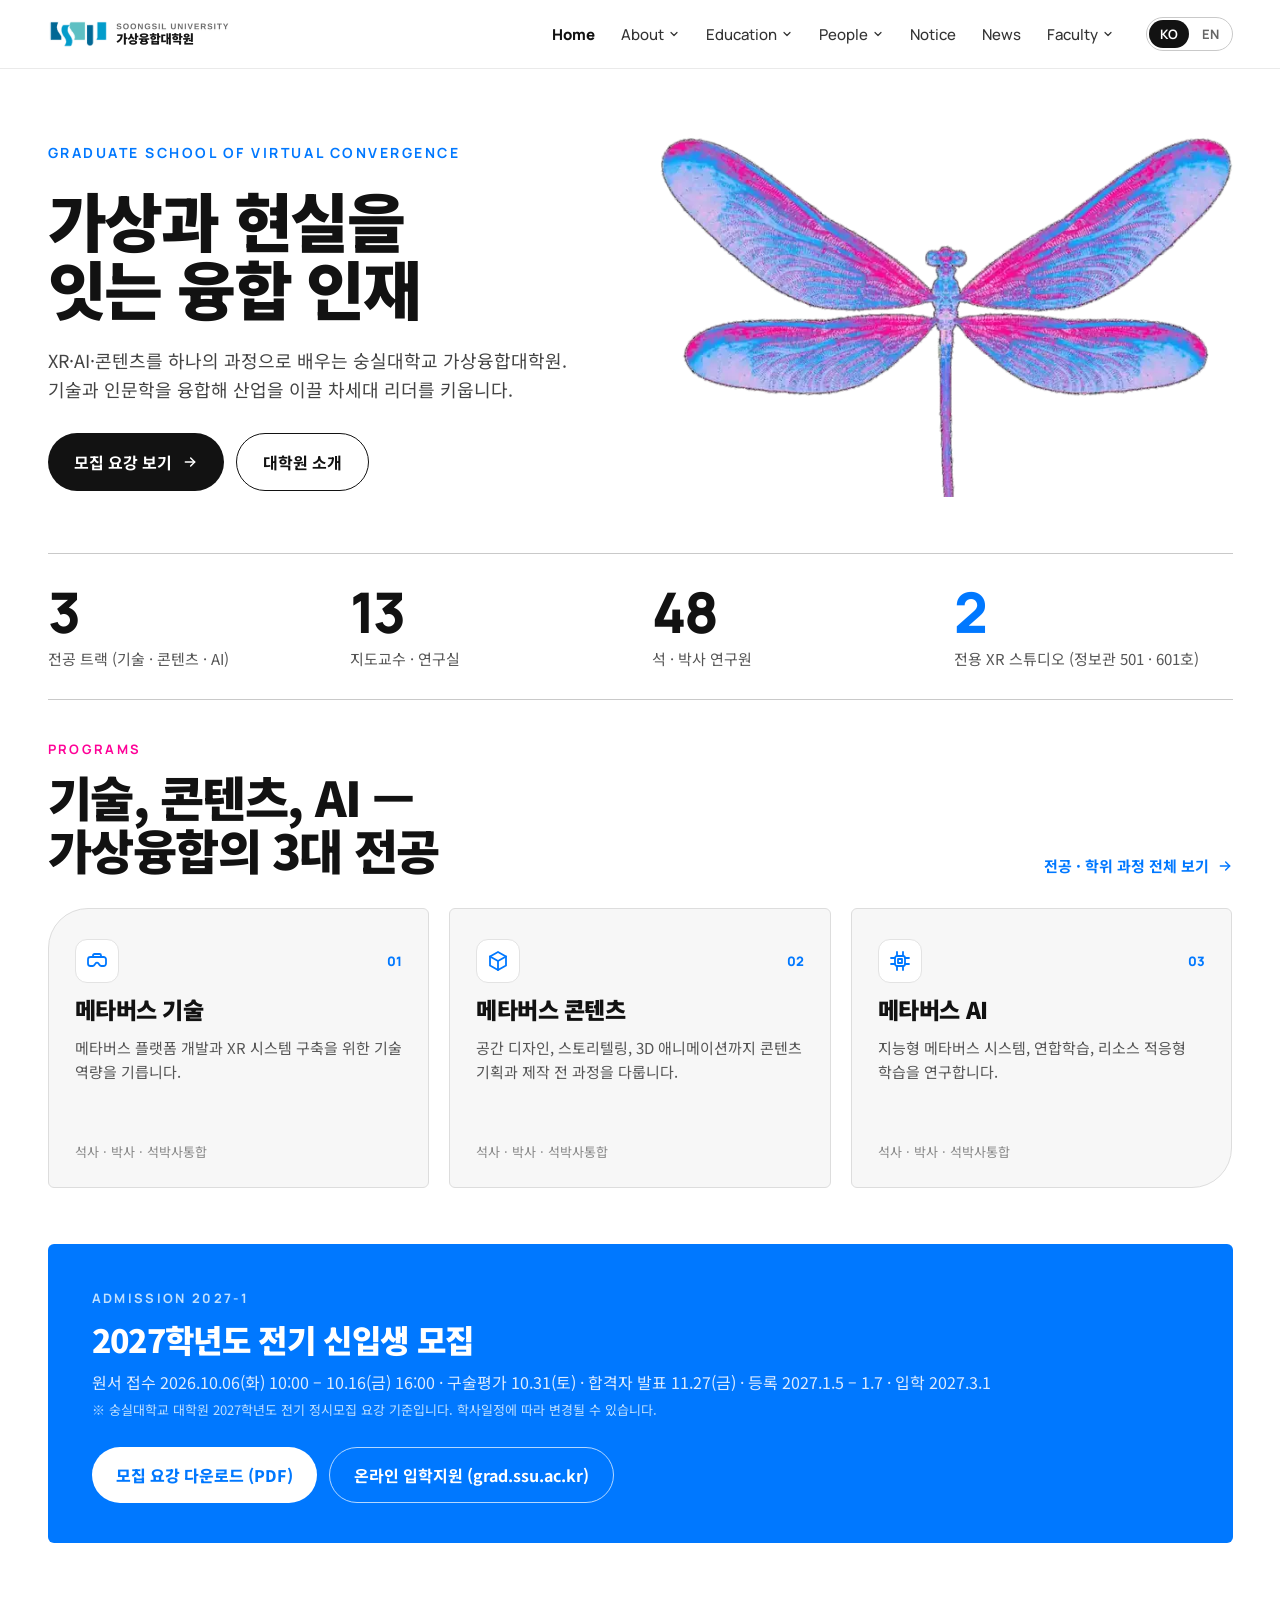
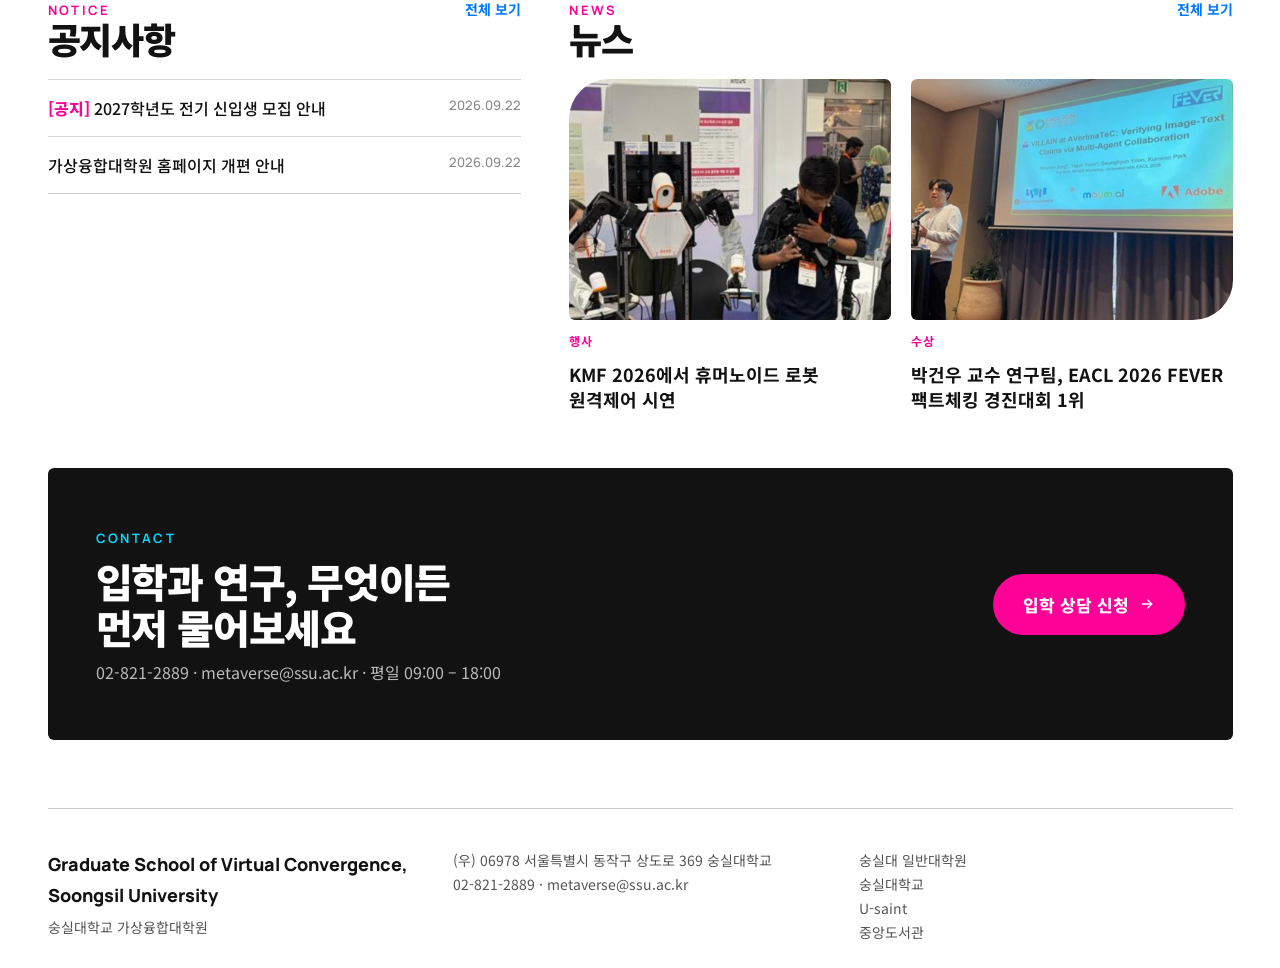
==== index.html @ 058a178b "팝업 배너를 캔버스 코드 + 등장 애니메이션으로 교체" ====
<!doctype html>
<html lang="ko">
<head>
<meta charset="utf-8">
<meta name="viewport" content="width=device-width,initial-scale=1">
<title>숭실대학교 가상융합대학원 | Graduate School of Virtual Convergence</title>
<meta name="description" content="숭실대학교 가상융합대학원 — XR·AI·콘텐츠를 잇는 융합 대학원">
<link rel="icon" href="assets/favicon.ico">
<link rel="apple-touch-icon" href="assets/favicon.png">
<link rel="preconnect" href="https://fonts.googleapis.com"><link rel="preconnect" href="https://fonts.gstatic.com" crossorigin>
<link rel="stylesheet" href="https://fonts.googleapis.com/css2?family=Manrope:wght@500;700;800&family=Noto+Sans+KR:wght@400;500;700;900&display=swap">
<link rel="stylesheet" href="assets/site.css">
<style>.s-hero .hero{display:flex;flex-direction:column;gap:24px;max-width:640px}.s-hero .badge{border:1px solid #FE0197;color:#FE0197;font-size:13px;padding:8px 14px}.s-hero .badge i{width:8px;height:8px;border-radius:50%;background:#FE0197;display:inline-block}.s-hero .kicker{font-size:14px;letter-spacing:.18em;color:#0078FF;font-weight:700}.s-hero h1{font-size:clamp(48px,9.5vw,64px);letter-spacing:-.035em;font-weight:900;line-height:1.06}.s-hero .lead{font-size:18px;line-height:1.6;color:#444;max-width:520px}.s-hero .btns{display:flex;flex-wrap:wrap;gap:12px;margin-top:6px}.s-hero .btn{padding:16px 26px;font-size:16px}.s-hero .b1{background:#121212;color:#fff}.s-hero .b2{border:1.5px solid #121212;color:#121212}.s-hero .hgrid{display:grid;grid-template-columns:minmax(0,1fr) minmax(0,1fr);gap:40px;align-items:center;padding:40px 0 16px}.s-hero .himg img{width:100%;height:auto}.s-hero .btn{display:inline-flex}@media(max-width:860px){.s-hero .hgrid{grid-template-columns:1fr;gap:8px;padding-top:16px}.s-hero .himg{order:-1;max-width:460px;margin:0 auto}}.s-stats .stats{display:grid;grid-template-columns:repeat(4,minmax(0,1fr));gap:24px;padding:30px 0;border-top:1px solid #C9C9C9;border-bottom:1px solid #C9C9C9}.s-stats .n{font-size:clamp(40px,5vw,56px);font-weight:800;letter-spacing:-.03em;line-height:1}.s-stats .l{font-size:15px;color:#555;margin-top:8px;display:block;line-height:1.4}html[lang=en] .s-stats .l{font-size:14px;line-height:1.35}@media(max-width:640px){.s-stats .stats{grid-template-columns:repeat(2,1fr)}}.s-programs .head{display:flex;justify-content:space-between;align-items:flex-end;gap:24px;flex-wrap:wrap;margin-bottom:32px}.s-programs h2{font-size:clamp(30px,4vw,48px);letter-spacing:-.03em;font-weight:900;margin-top:12px}.s-programs .more{font-size:15px;font-weight:700;color:#0078FF;display:inline-flex;align-items:center;gap:8px}.s-programs .grid{display:grid;grid-template-columns:repeat(3,minmax(0,1fr));gap:20px}.s-programs .card{background:#F7F7F7;border:1px solid #DDD;padding:30px 26px 26px;min-height:280px;display:flex;flex-direction:column;gap:14px;transition:transform .2s}.s-programs .card:hover{transform:translateY(-4px)}.s-programs .top{display:flex;justify-content:space-between;align-items:center}.s-programs .ico{width:44px;height:44px;border-radius:12px;background:#fff;border:1px solid #E3E3E3;display:inline-flex;align-items:center;justify-content:center}.s-programs .ico svg{width:24px;height:24px}.s-programs .num{font-size:13px;color:#0078FF;font-weight:800}.s-programs h3{font-size:23px;font-weight:900;letter-spacing:-.02em}.s-programs .card p{font-size:15px;line-height:1.6;color:#555}.s-programs .deg{margin-top:auto;font-size:13px;color:#888}@media(max-width:760px){.s-programs .grid{grid-template-columns:1fr}.s-programs .card{min-height:0}}.s-adm .band{background:#0078FF;color:#fff;border-radius:6px;padding:40px 44px;display:flex;align-items:center;justify-content:space-between;gap:28px;flex-wrap:wrap}.s-adm .k{font-size:13px;letter-spacing:.18em;font-weight:700;color:#BFE0FF}.s-adm .h{font-size:clamp(24px,3vw,32px);font-weight:900;letter-spacing:-.02em;display:block;margin:8px 0}.s-adm .d{font-size:16px;color:#DCEBFF;display:block}.s-adm .note{display:block;font-size:13px;color:#BFE0FF;margin-top:6px}.s-adm .btns{display:flex;gap:12px;flex-wrap:wrap}.s-adm .btn{padding:15px 24px;font-size:16px}.s-adm .b1{background:#fff;color:#0078FF;font-weight:800}.s-adm .b2{border:1.5px solid rgba(255,255,255,.7);color:#fff}.s-adm .disabled{opacity:.6;pointer-events:none}.s-nn .wrap{display:grid;grid-template-columns:minmax(0,5fr) minmax(0,7fr);gap:48px}.s-nn .head{display:flex;justify-content:space-between;align-items:baseline;margin-bottom:20px}.s-nn h2{font-size:clamp(26px,3vw,36px);letter-spacing:-.03em;font-weight:900}.s-nn .more{font-size:14px;font-weight:700;color:#0078FF}.s-nn .row{display:flex;justify-content:space-between;gap:16px;padding:16px 0;border-top:1px solid #D6D6D6;font-size:16px;font-weight:500}.s-nn .row:last-child{border-bottom:1px solid #C9C9C9}.s-nn .row:hover{color:#0078FF}.s-nn .date{font-size:13px;color:#888;white-space:nowrap}.s-nn .cards{display:grid;grid-template-columns:repeat(2,minmax(0,1fr));gap:20px}.s-nn .card{display:flex;flex-direction:column;gap:12px}.s-nn .ph{aspect-ratio:4/3;border-radius:6px;display:flex;align-items:flex-end;padding:14px;font-size:12px;letter-spacing:.1em;background-size:cover;background-position:center}.s-nn .ph.a{background-color:#0078FF;color:#BFE0FF;border-radius:40px 6px 6px 6px}.s-nn .ph.b{background-color:#FC7CB0;color:#7A1F4B;border-radius:6px 6px 40px 6px}.s-nn .cat{font-size:12px;font-weight:700;color:#FE0197;letter-spacing:.1em}.s-nn .ttl{font-size:18px;font-weight:700;line-height:1.4}@media(max-width:820px){.s-nn .wrap{grid-template-columns:1fr;gap:40px}}.s-nn .empty{color:#999;font-size:14px;padding:16px 0;border-top:1px solid #D6D6D6}.s-nn .cards .empty{grid-column:1/-1}.s-nn .ph{background-color:#EEE}.s-fac .head{display:flex;justify-content:space-between;align-items:flex-end;gap:24px;flex-wrap:wrap;margin-bottom:30px}.s-fac h2{font-size:clamp(28px,3.5vw,44px);letter-spacing:-.03em;font-weight:900;margin-top:12px}.s-fac .more{font-size:15px;font-weight:700;color:#0078FF}.s-fac .grid{display:grid;grid-template-columns:repeat(7,minmax(0,1fr));gap:18px}.s-fac .f{display:flex;flex-direction:column;gap:8px}.s-fac .ph{aspect-ratio:1/1;background:#D9D9D9;border-radius:6px;background-size:cover;background-position:center}.s-fac .nm{font-size:15px;font-weight:700;margin-top:4px}.s-fac .lab{font-size:12px;color:#0078FF;font-weight:700;letter-spacing:.02em}.s-fac a.f:hover .lab{text-decoration:underline}.s-fac div.f .lab{color:#999;font-weight:500}@media(max-width:900px){.s-fac .grid{grid-template-columns:repeat(4,1fr)}}@media(max-width:520px){.s-fac .grid{grid-template-columns:repeat(3,1fr)}}.s-contact .cta{background:#121212;color:#fff;border-radius:6px;padding:56px 48px;display:flex;align-items:center;justify-content:space-between;gap:32px;flex-wrap:wrap}.s-contact .k{font-size:13px;letter-spacing:.18em;color:#00D9FA;font-weight:700}.s-contact .h{font-size:clamp(28px,3.5vw,40px);font-weight:900;letter-spacing:-.03em;line-height:1.15;display:block;margin:10px 0}.s-contact .d{font-size:16px;color:#BBB}.s-contact .btn{background:#FE0197;color:#fff;font-size:17px;font-weight:800;padding:18px 30px;white-space:nowrap}.s-foot .ft{border-top:1px solid #C9C9C9;padding:40px 0 24px;display:grid;grid-template-columns:repeat(3,minmax(0,1fr));gap:32px;font-size:14px;color:#555;line-height:1.7}.s-foot .brand{font-size:18px;font-weight:800;color:#121212;display:block;margin-bottom:6px}.s-foot .links{display:flex;flex-direction:column}.s-foot .links a:hover{color:#0078FF}@media(max-width:760px){.s-foot .ft{grid-template-columns:1fr;gap:20px}}</style>
</head>
<body>
<a class="skip" href="#main" style="position:absolute;left:-9999px">본문 바로가기</a>
<header class="hd"><div class="container">
<a class="logo" href="index.html" aria-label="숭실대학교 가상융합대학원 홈"><img src="assets/logo.png" alt="Soongsil University 가상융합대학원" width="186" height="30"></a>
<ul class="nav" id="nav"><li class="on"><a href="index.html"><span data-ko="Home" data-en="Home">Home</span></a></li><li><a href="about.html" aria-haspopup="true"><span data-ko="About" data-en="About">About</span><svg class="caret" viewBox="0 0 24 24" fill="none" stroke="currentColor" stroke-width="2.4" stroke-linecap="round" stroke-linejoin="round"><path d="M6 9l6 6 6-6"/></svg></a><div class="dd"><a href="about.html"><span data-ko="학과 소개" data-en="About">학과 소개</span></a><a href="research.html"><span data-ko="연구 분야" data-en="Research Areas">연구 분야</span></a><a href="majors.html"><span data-ko="전공/학위 과정" data-en="Majors &amp; Degrees">전공/학위 과정</span></a></div></li><li><a href="education.html" aria-haspopup="true"><span data-ko="Education" data-en="Education">Education</span><svg class="caret" viewBox="0 0 24 24" fill="none" stroke="currentColor" stroke-width="2.4" stroke-linecap="round" stroke-linejoin="round"><path d="M6 9l6 6 6-6"/></svg></a><div class="dd"><a href="education.html"><span data-ko="입학 안내" data-en="Admissions">입학 안내</span></a><a href="curriculum.html"><span data-ko="커리큘럼" data-en="Curriculum">커리큘럼</span></a></div></li><li><a href="people.html" aria-haspopup="true"><span data-ko="People" data-en="People">People</span><svg class="caret" viewBox="0 0 24 24" fill="none" stroke="currentColor" stroke-width="2.4" stroke-linecap="round" stroke-linejoin="round"><path d="M6 9l6 6 6-6"/></svg></a><div class="dd"><a href="people.html"><span data-ko="교수진" data-en="Faculty">교수진</span></a><a href="researchers.html"><span data-ko="연구원" data-en="Researchers">연구원</span></a></div></li><li><a href="notice.html"><span data-ko="Notice" data-en="Notice">Notice</span></a></li><li><a href="news.html"><span data-ko="News" data-en="News">News</span></a></li><li><a href="facilities.html" aria-haspopup="true"><span data-ko="Faculty" data-en="Faculty">Faculty</span><svg class="caret" viewBox="0 0 24 24" fill="none" stroke="currentColor" stroke-width="2.4" stroke-linecap="round" stroke-linejoin="round"><path d="M6 9l6 6 6-6"/></svg></a><div class="dd"><a href="facilities.html"><span data-ko="시설 · 공간" data-en="Facilities">시설 · 공간</span></a><a href="equipment.html"><span data-ko="장비" data-en="Equipment">장비</span></a></div></li></ul>
<div class="tg en" role="group" aria-label="Language"><button data-lang="ko" onclick="ssuSetLang('ko')">KO</button><button data-lang="en" onclick="ssuSetLang('en')">EN</button></div>
<button class="burger" aria-label="메뉴" aria-controls="nav" aria-expanded="false"><span></span></button>
</div></header>

<main id="main">
<section class="blk s-hero"><div class="container"><div class="hgrid"><div class="hero">
<div class="kicker en">GRADUATE SCHOOL OF VIRTUAL CONVERGENCE</div>
<h1 data-ko="가상과 현실을&lt;br&gt;잇는 융합 인재" data-en="Where the virtual&lt;br&gt;meets the real">가상과 현실을<br>잇는 융합 인재</h1>
<p class="lead" data-ko="XR·AI·콘텐츠를 하나의 과정으로 배우는 숭실대학교 가상융합대학원. 기술과 인문학을 융합해 산업을 이끌 차세대 리더를 키웁니다." data-en="One program spanning XR, AI and content at Soongsil University. We bring technology and the humanities together to grow the leaders of the next industry.">XR·AI·콘텐츠를 하나의 과정으로 배우는 숭실대학교 가상융합대학원. 기술과 인문학을 융합해 산업을 이끌 차세대 리더를 키웁니다.</p>
<div class="btns"><a class="pill btn b1" data-setting="모집요강PDF" href="#" target="_blank" rel="noopener"><span data-ko="모집 요강 보기" data-en="Admission Guide">모집 요강 보기</span><svg class="arrow" viewBox="0 0 24 24" fill="none" stroke="currentColor" stroke-width="2.2" stroke-linecap="round" stroke-linejoin="round"><path d="M5 12h14"/><path d="M13 6l6 6-6 6"/></svg></a><a class="pill btn b2" href="about.html"><span data-ko="대학원 소개" data-en="About the School">대학원 소개</span></a></div>
</div>
<!-- 모집요강 PDF 링크는 게시글 시트의 setting 행에서 자동으로 읽어옵니다 --><div class="himg"><img src="assets/hero-dragonfly.webp" alt="" width="640" height="403" fetchpriority="high"></div></div></div></section><section class="blk s-stats tight"><div class="container"><div class="stats">
<div><span class="n en">3</span><span class="l" data-ko="전공 트랙 (기술 · 콘텐츠 · AI)" data-en="Major tracks (Tech · Content · AI)">전공 트랙 (기술 · 콘텐츠 · AI)</span></div>
<div><span class="n en">13</span><span class="l" data-ko="지도교수 · 연구실" data-en="Faculty advisors &amp; labs">지도교수 · 연구실</span></div>
<div><span class="n en">48</span><span class="l" data-ko="석 · 박사 연구원" data-en="Master&#x27;s &amp; PhD researchers">석 · 박사 연구원</span></div>
<div><span class="n en" style="color:#0078FF">2</span><span class="l" data-ko="전용 XR 스튜디오 (정보관 501 · 601호)" data-en="Dedicated XR studios (IT Bldg. 501 · 601)">전용 XR 스튜디오 (정보관 501 · 601호)</span></div>
</div></div></section><section class="blk s-programs"><div class="container"><div class="head"><div><div class="eyebrow en">PROGRAMS</div><h2 data-ko="기술, 콘텐츠, AI —&lt;br&gt;가상융합의 3대 전공" data-en="Technology, Content, AI —&lt;br&gt;three majors in virtual convergence">기술, 콘텐츠, AI —<br>가상융합의 3대 전공</h2></div>
<a class="more" href="majors.html"><span data-ko="전공 · 학위 과정 전체 보기" data-en="See all majors &amp; degree programs">전공 · 학위 과정 전체 보기</span><svg class="arrow" viewBox="0 0 24 24" fill="none" stroke="currentColor" stroke-width="2.2" stroke-linecap="round" stroke-linejoin="round"><path d="M5 12h14"/><path d="M13 6l6 6-6 6"/></svg></a></div>
<div class="grid"><a class="card" href="majors.html#majors" style="border-radius:40px 6px 6px 6px;background:#F7F7F7;border-color:#DDD"><div class="top"><span class="ico" style="color:#0078FF"><svg viewBox="0 0 24 24" fill="none" stroke="currentColor" stroke-width="1.8" stroke-linecap="round" stroke-linejoin="round"><path d="M3 10.5A2.5 2.5 0 0 1 5.5 8h13a2.5 2.5 0 0 1 2.5 2.5v4a2.5 2.5 0 0 1-2.5 2.5h-2.2a2 2 0 0 1-1.7-.9l-1.1-1.7a1.8 1.8 0 0 0-3 0l-1.1 1.7a2 2 0 0 1-1.7.9H5.5A2.5 2.5 0 0 1 3 14.5z"/><path d="M8 8V6.5A1.5 1.5 0 0 1 9.5 5h5A1.5 1.5 0 0 1 16 6.5V8"/></svg></span><span class="num en" style="color:#0078FF">01</span></div><h3 data-ko="메타버스 기술" data-en="Metaverse Technology">메타버스 기술</h3><p data-ko="메타버스 플랫폼 개발과 XR 시스템 구축을 위한 기술 역량을 기릅니다." data-en="Build the engineering skills to develop metaverse platforms and XR systems.">메타버스 플랫폼 개발과 XR 시스템 구축을 위한 기술 역량을 기릅니다.</p><span class="deg" data-ko="석사 · 박사 · 석박사통합" data-en="MS · PhD · Integrated MS/PhD">석사 · 박사 · 석박사통합</span></a><a class="card" href="majors.html#majors" style="border-radius:6px;background:#F7F7F7;border-color:#DDD"><div class="top"><span class="ico" style="color:#0078FF"><svg viewBox="0 0 24 24" fill="none" stroke="currentColor" stroke-width="1.8" stroke-linecap="round" stroke-linejoin="round"><path d="M12 3l8 4.5v9L12 21l-8-4.5v-9z"/><path d="M12 12l8-4.5M12 12v9M12 12L4 7.5"/></svg></span><span class="num en" style="color:#0078FF">02</span></div><h3 data-ko="메타버스 콘텐츠" data-en="Metaverse Content">메타버스 콘텐츠</h3><p data-ko="공간 디자인, 스토리텔링, 3D 애니메이션까지 콘텐츠 기획과 제작 전 과정을 다룹니다." data-en="From spatial design and storytelling to 3D animation — the full pipeline of content planning and production.">공간 디자인, 스토리텔링, 3D 애니메이션까지 콘텐츠 기획과 제작 전 과정을 다룹니다.</p><span class="deg" data-ko="석사 · 박사 · 석박사통합" data-en="MS · PhD · Integrated MS/PhD">석사 · 박사 · 석박사통합</span></a><a class="card" href="majors.html#majors" style="border-radius:6px 6px 40px 6px;background:#F7F7F7;border-color:#DDD"><div class="top"><span class="ico" style="color:#0078FF"><svg viewBox="0 0 24 24" fill="none" stroke="currentColor" stroke-width="1.8" stroke-linecap="round" stroke-linejoin="round"><rect x="7" y="7" width="10" height="10" rx="2"/><path d="M10 10h4v4h-4z"/><path d="M9 3v4M15 3v4M9 17v4M15 17v4M3 9h4M3 15h4M17 9h4M17 15h4"/></svg></span><span class="num en" style="color:#0078FF">03</span></div><h3 data-ko="메타버스 AI" data-en="Metaverse AI">메타버스 AI</h3><p data-ko="지능형 메타버스 시스템, 연합학습, 리소스 적응형 학습을 연구합니다." data-en="Research on intelligent metaverse systems, federated learning and resource-adaptive learning.">지능형 메타버스 시스템, 연합학습, 리소스 적응형 학습을 연구합니다.</p><span class="deg" data-ko="석사 · 박사 · 석박사통합" data-en="MS · PhD · Integrated MS/PhD">석사 · 박사 · 석박사통합</span></a></div></div></section><section class="blk s-adm"><div class="container"><div class="band"><div><span class="k en">ADMISSION 2027-1</span><span class="h" data-ko="2027학년도 전기 신입생 모집" data-en="Spring 2027 New Student Admissions">2027학년도 전기 신입생 모집</span><span class="d" data-ko="원서 접수 2026.10.06(화) 10:00 – 10.16(금) 16:00 · 구술평가 10.31(토) · 합격자 발표 11.27(금) · 등록 2027.1.5 – 1.7 · 입학 2027.3.1" data-en="Applications Oct 6 (Tue) 10:00 – Oct 16 (Fri) 16:00, 2026 · Oral exam Oct 31 (Sat) · Results Nov 27 (Fri) · Registration Jan 5–7, 2027 · Enrollment Mar 1, 2027">원서 접수 2026.10.06(화) 10:00 – 10.16(금) 16:00 · 구술평가 10.31(토) · 합격자 발표 11.27(금) · 등록 2027.1.5 – 1.7 · 입학 2027.3.1</span><span class="note" data-ko="※ 숭실대학교 대학원 2027학년도 전기 정시모집 요강 기준입니다. 학사일정에 따라 변경될 수 있습니다." data-en="※ Dates follow the official Soongsil Graduate School admission guide for Spring 2027 and may change.">※ 숭실대학교 대학원 2027학년도 전기 정시모집 요강 기준입니다. 학사일정에 따라 변경될 수 있습니다.</span></div>
<div class="btns"><a class="pill btn b1 disabled" data-setting="모집요강PDF" href="#" target="_blank" rel="noopener"><span data-ko="모집 요강 다운로드 (PDF)" data-en="Download Admission Guide (PDF)">모집 요강 다운로드 (PDF)</span></a><a class="pill btn b2" href="https://grad.ssu.ac.kr" target="_blank" rel="noopener"><span data-ko="온라인 입학지원 (grad.ssu.ac.kr)" data-en="Apply Online (grad.ssu.ac.kr)">온라인 입학지원 (grad.ssu.ac.kr)</span></a></div></div>
<!-- 모집요강 PDF 링크는 게시글 시트(posts 탭)의 '구분=setting, 제목=모집요강PDF' 행의 링크 열에서 자동으로 읽어옵니다 --></div></section><section class="blk s-nn"><div class="container"><div class="wrap">
<div><div class="head"><div><div class="eyebrow en">NOTICE</div><h2 data-ko="공지사항" data-en="Notice">공지사항</h2></div><a class="more" href="notice.html"><span data-ko="전체 보기" data-en="View all">전체 보기</span></a></div>
<div class="list" id="notice-list"><p class="empty" data-ko="등록된 공지가 없습니다." data-en="No notices yet.">등록된 공지가 없습니다.</p></div></div>
<div><div class="head"><div><div class="eyebrow en">NEWS</div><h2 data-ko="뉴스" data-en="News">뉴스</h2></div><a class="more" href="news.html"><span data-ko="전체 보기" data-en="View all">전체 보기</span></a></div>
<div class="cards" id="news-cards"><p class="empty" data-ko="등록된 뉴스가 없습니다." data-en="No news yet.">등록된 뉴스가 없습니다.</p></div></div></div></div></section><section class="blk s-contact" id="contact"><div class="container"><div class="cta"><div><span class="k en">CONTACT</span><span class="h" data-ko="입학과 연구, 무엇이든&lt;br&gt;먼저 물어보세요" data-en="Admissions or research —&lt;br&gt;ask us anything first">입학과 연구, 무엇이든<br>먼저 물어보세요</span><span class="d">02-821-2889 · metaverse@ssu.ac.kr · <span data-ko="평일 09:00 – 18:00" data-en="Weekdays 09:00 – 18:00">평일 09:00 – 18:00</span></span></div>
<a class="pill btn" href="mailto:metaverse@ssu.ac.kr"><span data-ko="입학 상담 신청" data-en="Request a Consultation">입학 상담 신청</span><svg class="arrow" viewBox="0 0 24 24" fill="none" stroke="currentColor" stroke-width="2.2" stroke-linecap="round" stroke-linejoin="round"><path d="M5 12h14"/><path d="M13 6l6 6-6 6"/></svg></a></div></div></section>
</main>
<footer class="foot s-foot"><div class="container"><div class="ft">
<div><span class="brand en">Graduate School of Virtual Convergence, Soongsil University</span><span data-ko="숭실대학교 가상융합대학원" data-en="숭실대학교 가상융합대학원 · Seoul, Korea">숭실대학교 가상융합대학원</span></div>
<div><span data-ko="(우) 06978 서울특별시 동작구 상도로 369 숭실대학교" data-en="369 Sangdo-ro, Dongjak-gu, Seoul 06978, Korea · Soongsil University">(우) 06978 서울특별시 동작구 상도로 369 숭실대학교</span><br>02-821-2889 · metaverse@ssu.ac.kr</div>
<div class="links"><a href="https://grad.ssu.ac.kr" target="_blank" rel="noopener"><span data-ko="숭실대 일반대학원" data-en="Graduate School (General)">숭실대 일반대학원</span></a><a href="https://ssu.ac.kr" target="_blank" rel="noopener"><span data-ko="숭실대학교" data-en="Soongsil University">숭실대학교</span></a><a href="https://saint.ssu.ac.kr" target="_blank" rel="noopener">U-saint</a><a href="https://oasis.ssu.ac.kr" target="_blank" rel="noopener"><span data-ko="중앙도서관" data-en="Central Library">중앙도서관</span></a></div>
</div></div></footer>
<script src="assets/site.js"></script>
<script>
(function(){
 function slug(n){return n}
 window.ssuContent=fetch('data/content.json?_='+Math.floor(Date.now()/60000),{cache:'no-store'}).then(function(r){return r.json()}).catch(function(){return {settings:{},notice:[],news:[],faculty:{}}});
 window.ssuContent.then(function(c){
  var s=c.settings||{};
  document.querySelectorAll('[data-setting]').forEach(function(a){var v=s[a.getAttribute('data-setting')];if(v){a.href=v;a.classList.remove('disabled')}});
  var fac=c.faculty||{};
  document.querySelectorAll('[data-name]').forEach(function(el){
   var name=el.getAttribute('data-name');var ph=el.querySelector('.ph,.pic');if(!ph)return;
   var src=fac[name];if(!src)return;
   var im=new Image();im.onload=function(){ph.style.backgroundImage='url("'+src+'")';ph.style.backgroundSize='cover';ph.style.backgroundPosition='center top'};im.src=src});
 });
})();

(function(){
 var N_NOTICE=5,N_NEWS=2;
 function esc(s){return String(s==null?'':s).replace(/[&<>"]/g,function(c){return {'&':'&amp;','<':'&lt;','>':'&gt;','"':'&quot;'}[c]})}
 function tt(o){return (ssuLang()==='en'&&o.title_en)?o.title_en:o.title}
 var data=null;
 function render(){ if(!data)return;
  var n=(data.notice||[]).slice(0,N_NOTICE), w=(data.news||[]).slice(0,N_NEWS);
  if(n.length) document.getElementById('notice-list').innerHTML=n.map(function(o){return '<a class="row" href="notice.html?id='+encodeURIComponent(o.id)+'"><span>'+(o.pinned?'<b style="color:#FE0197;font-weight:800">'+(ssuLang()==='en'?'[Notice] ':'[공지] ')+'</b>':'')+esc(tt(o))+'</span><span class="date en">'+esc(o.date_disp)+'</span></a>'}).join('');
  if(w.length) document.getElementById('news-cards').innerHTML=w.map(function(o,i){var img=o.image?' style="background-image:url(\''+esc(o.image)+'\')"':'';return '<a class="card" href="news.html?id='+encodeURIComponent(o.id)+'"><div class="ph '+(i%2?'b':'a')+' en"'+img+'></div><span class="cat en">'+esc(o.category||'NEWS')+'</span><span class="ttl">'+esc(tt(o))+'</span></a>'}).join('');
 }
 ssuContent.then(function(c){data=c;render()});
 document.addEventListener('ssu:lang',render);
})();</script>
<!-- 홍보 팝업 (banner.html) — 기간·표시 설정은 아래 스크립트의 PROMO_END 를 수정 -->
<style>
.promo-pop{position:fixed;inset:0;z-index:9999;display:flex;align-items:center;justify-content:center;padding:16px;background:rgba(18,18,18,.55)}
.promo-pop[hidden]{display:none}
.promo-box{width:min(440px,100%,calc((100vh - 110px)*.8));background:#fff;border-radius:10px;overflow:hidden;box-shadow:0 20px 60px rgba(0,0,0,.35)}
.promo-box iframe{display:block;width:100%;aspect-ratio:1080/1350;border:0}
.promo-bar{display:flex;justify-content:space-between;background:#121212}
.promo-bar button{flex:1;min-height:46px;padding:0 18px;border:0;background:none;color:#fff;font:500 14px/1 "Noto Sans KR",sans-serif;cursor:pointer}
.promo-bar button+button{border-left:1px solid #333}
.promo-bar button:hover,.promo-bar button:focus-visible{background:#2a2a2a}
</style>
<div class="promo-pop" id="promo-pop" role="dialog" aria-modal="true" aria-label="2027학년도 전기 신입생 모집 안내" hidden>
<div class="promo-box">
<iframe id="promo-frame" title="2027학년도 전기 신입생 모집 배너"></iframe>
<div class="promo-bar"><button type="button" id="promo-today"><span data-ko="오늘 하루 보지 않기" data-en="Don't show today">오늘 하루 보지 않기</span></button><button type="button" id="promo-close"><span data-ko="닫기" data-en="Close">닫기</span> ✕</button></div>
</div>
</div>
<script>
(function(){
 var PROMO_END=new Date('2026-10-16T16:00:00+09:00'); // 원서 접수 마감 후 자동으로 숨김
 var KEY='ssuPromoHide2027', pop=document.getElementById('promo-pop');
 if(Date.now()>PROMO_END.getTime())return;
 try{var until=+localStorage.getItem(KEY);if(until&&Date.now()<until)return}catch(e){}
 function close(){pop.hidden=true;document.removeEventListener('keydown',onKey)}
 function onKey(e){if(e.key==='Escape')close()}
 document.getElementById('promo-frame').src='banner.html?v=20260928c';
 pop.hidden=false;document.addEventListener('keydown',onKey);
 pop.addEventListener('click',function(e){if(e.target===pop)close()});
 document.getElementById('promo-close').addEventListener('click',close);
 document.getElementById('promo-today').addEventListener('click',function(){
  var t=new Date();t.setHours(24,0,0,0);
  try{localStorage.setItem(KEY,String(t.getTime()))}catch(e){}
  close();
 });
 document.getElementById('promo-close').focus();
})();
</script>
</body>
</html>
---- assets/site.css ----
*{box-sizing:border-box;margin:0}
html{scroll-behavior:smooth}
body{font-family:"Noto Sans KR","Manrope","Apple SD Gothic Neo","Malgun Gothic",sans-serif;color:#121212;background:#fff;-webkit-font-smoothing:antialiased;word-break:keep-all;overflow-wrap:break-word}
html[lang=en] body{font-family:"Manrope","Noto Sans KR",sans-serif}
.en{font-family:"Manrope","Noto Sans KR",sans-serif}
h1,h2,h3{text-wrap:balance;line-height:1.1}p{text-wrap:pretty}
a{color:inherit;text-decoration:none}
img{max-width:100%;display:block}
.eyebrow{font-size:13px;letter-spacing:.18em;color:#FE0197;font-weight:700}
.pill{display:inline-flex;align-items:center;gap:10px;border-radius:999px;font-weight:700}
.arrow{width:16px;height:16px}
.container{max-width:1233px;margin:0 auto;padding-inline:24px}
.blk{padding-block:28px}
.blk.tight{padding-block:12px}
:focus-visible{outline:2px solid #0078FF;outline-offset:2px}

/* header */
.hd{position:sticky;top:0;z-index:50;background:rgba(255,255,255,.94);backdrop-filter:saturate(1.4) blur(10px);border-bottom:1px solid #EAEAEA}
.hd .container{display:flex;align-items:center;gap:20px;height:68px}
.logo img{height:30px;width:auto}
.nav{margin-left:auto;display:flex;align-items:center;gap:2px}
.nav>li{list-style:none;position:relative}
.nav>li>a{display:flex;align-items:center;gap:4px;padding:10px 12px;font-size:15px;font-weight:500;color:#333;border-radius:8px;font-family:"Manrope","Noto Sans KR",sans-serif}
.nav>li>a:hover,.nav>li.on>a{color:#121212}
.nav>li.on>a{font-weight:800}
.nav .caret{width:12px;height:12px;transition:transform .2s}
.nav .dd{position:absolute;top:100%;left:0;min-width:190px;background:#fff;border:1px solid #E5E5E5;border-radius:12px;box-shadow:0 18px 40px rgba(0,0,0,.08);padding:8px;display:none;flex-direction:column}
.nav>li:hover .dd,.nav>li:focus-within .dd{display:flex}
.nav .dd a{padding:10px 12px;border-radius:8px;font-size:14px;color:#444}
.nav .dd a:hover{background:#F4F4F4;color:#121212}
.nav .dd a.on{color:#FE0197;font-weight:700}
.tg{display:inline-flex;gap:2px;border:1px solid #C9C9C9;border-radius:999px;padding:2px;font-size:13px;flex:none}
.tg button{border:0;background:transparent;color:#666;font:inherit;font-weight:700;padding:5px 11px;border-radius:999px;cursor:pointer;font-family:"Manrope",sans-serif}
.tg button.on{background:#121212;color:#fff}
.burger{display:none;margin-left:auto;width:44px;height:44px;border:0;background:transparent;border-radius:10px;cursor:pointer;align-items:center;justify-content:center}
.burger span,.burger span:before,.burger span:after{display:block;width:22px;height:2px;background:#121212;border-radius:2px;position:relative;content:""}
.burger span:before{position:absolute;top:-7px}.burger span:after{position:absolute;top:7px}
@media(max-width:960px){
 .burger{display:inline-flex}
 .hd .tg{margin-left:0}
 .nav{position:fixed;inset:68px 0 auto 0;background:#fff;flex-direction:column;align-items:stretch;gap:0;padding:8px 16px 24px;border-bottom:1px solid #E5E5E5;max-height:calc(100vh - 68px);overflow:auto;display:none}
 .hd.open .nav{display:flex}
 .nav>li>a{padding:14px 8px;font-size:17px;border-bottom:1px solid #F0F0F0;border-radius:0}
 .nav .caret{display:none}
 .nav .dd{position:static;display:flex;border:0;box-shadow:none;padding:0 0 8px 12px;min-width:0}
 .nav .dd a{font-size:15px;padding:9px 8px}
}

/* sub navigation (tabs) */
.subnav{border-bottom:1px solid #E5E5E5;background:#FAFAFA}
.subnav .container{display:flex;gap:4px;overflow-x:auto;scrollbar-width:none}
.subnav .container::-webkit-scrollbar{display:none}
.subnav a{flex:none;display:block;font-size:15px;font-weight:500;color:#777;padding:16px 14px 13px;border-bottom:3px solid transparent;white-space:nowrap}
.subnav a:hover{color:#121212}
.subnav a.on{font-weight:800;color:#121212;border-bottom-color:#FE0197}

/* footer */
.foot{margin-top:40px}

/* mobile fixes */
main{overflow-x:clip}
@media(max-width:520px){
 .s-a2 .k .w{font-size:24px;overflow-wrap:anywhere}
 .s-p0 .stats,.s-p1 .stats{flex-wrap:wrap;gap:14px 18px}
 .s-p0 .stats div,.s-p1 .stats div{padding-right:18px}
 .s-p0 .stats b,.s-p1 .stats b{font-size:26px}
 .s-hero .kicker{font-size:12px;letter-spacing:.12em}
}
/* faculty photos */
[data-name] .ph[style*="background-image"] span,[data-name] .pic[style*="background-image"] span{display:none}
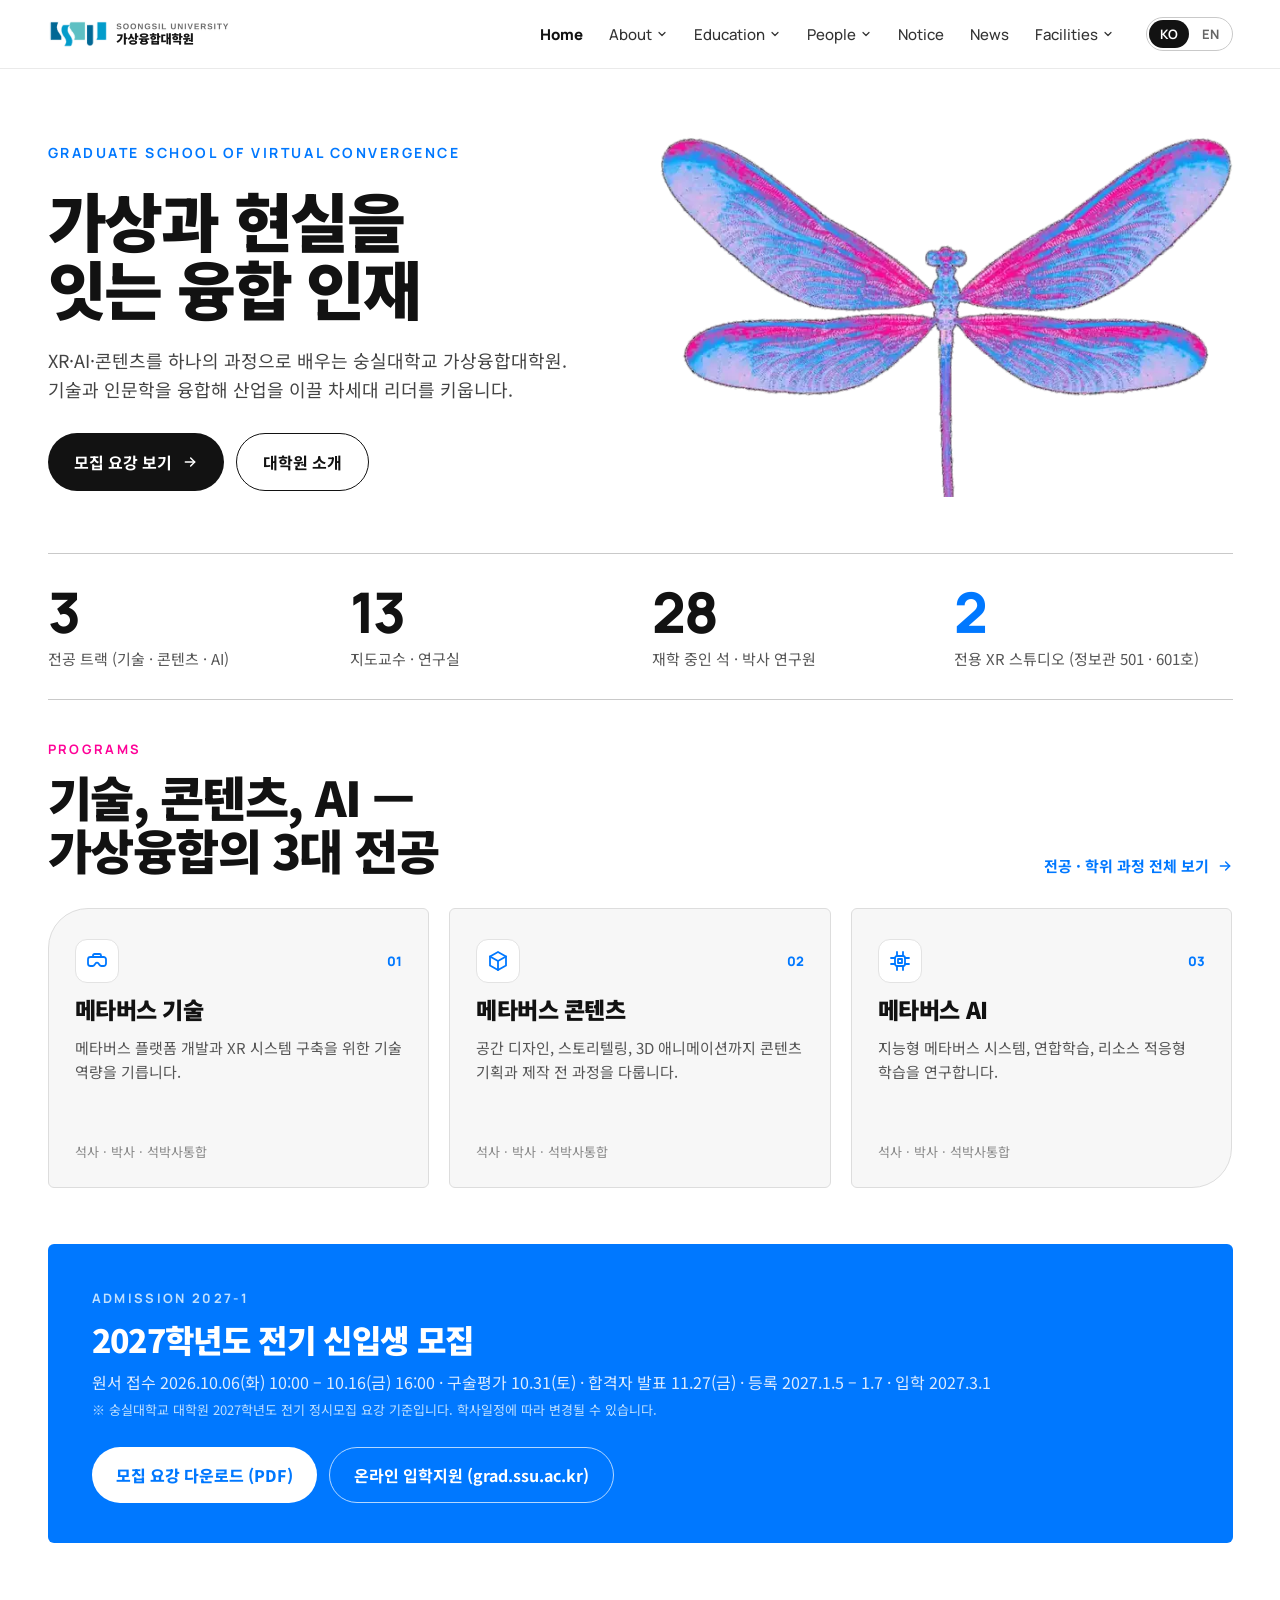
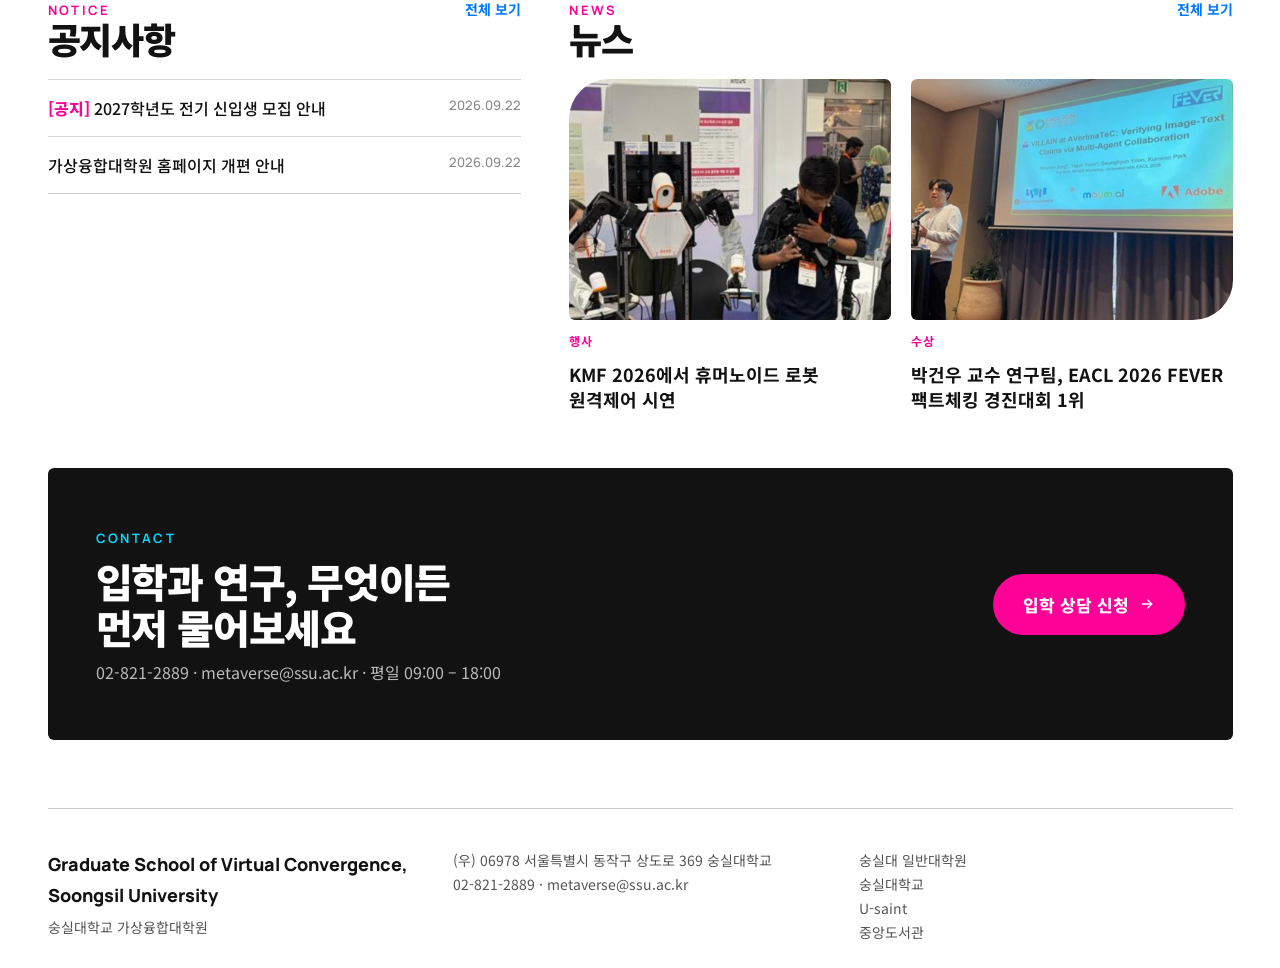
==== commit edbcd6e0: "사이트 전체 검토: 중복·메뉴 불일치 정리 - 상단 메뉴 'Faculty'(교수진 뜻) -> 'Facilities'(시설·장비), README 포함 - 학과 소개: 연구 분야 페" ====
--- a/index.html
+++ b/index.html
@@ -16,7 +16,7 @@
 <a class="skip" href="#main" style="position:absolute;left:-9999px">본문 바로가기</a>
 <header class="hd"><div class="container">
 <a class="logo" href="index.html" aria-label="숭실대학교 가상융합대학원 홈"><img src="assets/logo.png" alt="Soongsil University 가상융합대학원" width="186" height="30"></a>
-<ul class="nav" id="nav"><li class="on"><a href="index.html"><span data-ko="Home" data-en="Home">Home</span></a></li><li><a href="about.html" aria-haspopup="true"><span data-ko="About" data-en="About">About</span><svg class="caret" viewBox="0 0 24 24" fill="none" stroke="currentColor" stroke-width="2.4" stroke-linecap="round" stroke-linejoin="round"><path d="M6 9l6 6 6-6"/></svg></a><div class="dd"><a href="about.html"><span data-ko="학과 소개" data-en="About">학과 소개</span></a><a href="research.html"><span data-ko="연구 분야" data-en="Research Areas">연구 분야</span></a><a href="majors.html"><span data-ko="전공/학위 과정" data-en="Majors &amp; Degrees">전공/학위 과정</span></a></div></li><li><a href="education.html" aria-haspopup="true"><span data-ko="Education" data-en="Education">Education</span><svg class="caret" viewBox="0 0 24 24" fill="none" stroke="currentColor" stroke-width="2.4" stroke-linecap="round" stroke-linejoin="round"><path d="M6 9l6 6 6-6"/></svg></a><div class="dd"><a href="education.html"><span data-ko="입학 안내" data-en="Admissions">입학 안내</span></a><a href="curriculum.html"><span data-ko="커리큘럼" data-en="Curriculum">커리큘럼</span></a></div></li><li><a href="people.html" aria-haspopup="true"><span data-ko="People" data-en="People">People</span><svg class="caret" viewBox="0 0 24 24" fill="none" stroke="currentColor" stroke-width="2.4" stroke-linecap="round" stroke-linejoin="round"><path d="M6 9l6 6 6-6"/></svg></a><div class="dd"><a href="people.html"><span data-ko="교수진" data-en="Faculty">교수진</span></a><a href="researchers.html"><span data-ko="연구원" data-en="Researchers">연구원</span></a></div></li><li><a href="notice.html"><span data-ko="Notice" data-en="Notice">Notice</span></a></li><li><a href="news.html"><span data-ko="News" data-en="News">News</span></a></li><li><a href="facilities.html" aria-haspopup="true"><span data-ko="Faculty" data-en="Faculty">Faculty</span><svg class="caret" viewBox="0 0 24 24" fill="none" stroke="currentColor" stroke-width="2.4" stroke-linecap="round" stroke-linejoin="round"><path d="M6 9l6 6 6-6"/></svg></a><div class="dd"><a href="facilities.html"><span data-ko="시설 · 공간" data-en="Facilities">시설 · 공간</span></a><a href="equipment.html"><span data-ko="장비" data-en="Equipment">장비</span></a></div></li></ul>
+<ul class="nav" id="nav"><li class="on"><a href="index.html"><span data-ko="Home" data-en="Home">Home</span></a></li><li><a href="about.html" aria-haspopup="true"><span data-ko="About" data-en="About">About</span><svg class="caret" viewBox="0 0 24 24" fill="none" stroke="currentColor" stroke-width="2.4" stroke-linecap="round" stroke-linejoin="round"><path d="M6 9l6 6 6-6"/></svg></a><div class="dd"><a href="about.html"><span data-ko="학과 소개" data-en="About">학과 소개</span></a><a href="research.html"><span data-ko="연구 분야" data-en="Research Areas">연구 분야</span></a><a href="majors.html"><span data-ko="전공/학위 과정" data-en="Majors &amp; Degrees">전공/학위 과정</span></a></div></li><li><a href="curriculum.html" aria-haspopup="true"><span data-ko="Education" data-en="Education">Education</span><svg class="caret" viewBox="0 0 24 24" fill="none" stroke="currentColor" stroke-width="2.4" stroke-linecap="round" stroke-linejoin="round"><path d="M6 9l6 6 6-6"/></svg></a><div class="dd"><a href="curriculum.html"><span data-ko="커리큘럼" data-en="Curriculum">커리큘럼</span></a><a href="education.html"><span data-ko="입학 안내" data-en="Admissions">입학 안내</span></a></div></li><li><a href="people.html" aria-haspopup="true"><span data-ko="People" data-en="People">People</span><svg class="caret" viewBox="0 0 24 24" fill="none" stroke="currentColor" stroke-width="2.4" stroke-linecap="round" stroke-linejoin="round"><path d="M6 9l6 6 6-6"/></svg></a><div class="dd"><a href="people.html"><span data-ko="교수진" data-en="Faculty">교수진</span></a><a href="researchers.html"><span data-ko="연구원" data-en="Researchers">연구원</span></a></div></li><li><a href="notice.html"><span data-ko="Notice" data-en="Notice">Notice</span></a></li><li><a href="news.html"><span data-ko="News" data-en="News">News</span></a></li><li><a href="facilities.html" aria-haspopup="true"><span data-ko="Facilities" data-en="Facilities">Facilities</span><svg class="caret" viewBox="0 0 24 24" fill="none" stroke="currentColor" stroke-width="2.4" stroke-linecap="round" stroke-linejoin="round"><path d="M6 9l6 6 6-6"/></svg></a><div class="dd"><a href="facilities.html"><span data-ko="시설 · 공간" data-en="Facilities">시설 · 공간</span></a><a href="equipment.html"><span data-ko="장비" data-en="Equipment">장비</span></a></div></li></ul>
 <div class="tg en" role="group" aria-label="Language"><button data-lang="ko" onclick="ssuSetLang('ko')">KO</button><button data-lang="en" onclick="ssuSetLang('en')">EN</button></div>
 <button class="burger" aria-label="메뉴" aria-controls="nav" aria-expanded="false"><span></span></button>
 </div></header>
@@ -31,7 +31,7 @@
 <!-- 모집요강 PDF 링크는 게시글 시트의 setting 행에서 자동으로 읽어옵니다 --><div class="himg"><img src="assets/hero-dragonfly.webp" alt="" width="640" height="403" fetchpriority="high"></div></div></div></section><section class="blk s-stats tight"><div class="container"><div class="stats">
 <div><span class="n en">3</span><span class="l" data-ko="전공 트랙 (기술 · 콘텐츠 · AI)" data-en="Major tracks (Tech · Content · AI)">전공 트랙 (기술 · 콘텐츠 · AI)</span></div>
 <div><span class="n en">13</span><span class="l" data-ko="지도교수 · 연구실" data-en="Faculty advisors &amp; labs">지도교수 · 연구실</span></div>
-<div><span class="n en">48</span><span class="l" data-ko="석 · 박사 연구원" data-en="Master&#x27;s &amp; PhD researchers">석 · 박사 연구원</span></div>
+<div><span class="n en">28</span><span class="l" data-ko="재학 중인 석 · 박사 연구원" data-en="Enrolled master&#x27;s &amp; PhD researchers">재학 중인 석 · 박사 연구원</span></div>
 <div><span class="n en" style="color:#0078FF">2</span><span class="l" data-ko="전용 XR 스튜디오 (정보관 501 · 601호)" data-en="Dedicated XR studios (IT Bldg. 501 · 601)">전용 XR 스튜디오 (정보관 501 · 601호)</span></div>
 </div></div></section><section class="blk s-programs"><div class="container"><div class="head"><div><div class="eyebrow en">PROGRAMS</div><h2 data-ko="기술, 콘텐츠, AI —&lt;br&gt;가상융합의 3대 전공" data-en="Technology, Content, AI —&lt;br&gt;three majors in virtual convergence">기술, 콘텐츠, AI —<br>가상융합의 3대 전공</h2></div>
 <a class="more" href="majors.html"><span data-ko="전공 · 학위 과정 전체 보기" data-en="See all majors &amp; degree programs">전공 · 학위 과정 전체 보기</span><svg class="arrow" viewBox="0 0 24 24" fill="none" stroke="currentColor" stroke-width="2.2" stroke-linecap="round" stroke-linejoin="round"><path d="M5 12h14"/><path d="M13 6l6 6-6 6"/></svg></a></div>
@@ -103,7 +103,7 @@
  try{var until=+localStorage.getItem(KEY);if(until&&Date.now()<until)return}catch(e){}
  function close(){pop.hidden=true;document.removeEventListener('keydown',onKey)}
  function onKey(e){if(e.key==='Escape')close()}
- document.getElementById('promo-frame').src='banner.html?v=20260928c';
+ document.getElementById('promo-frame').src='banner.html?v=20260928e';
  pop.hidden=false;document.addEventListener('keydown',onKey);
  pop.addEventListener('click',function(e){if(e.target===pop)close()});
  document.getElementById('promo-close').addEventListener('click',close);
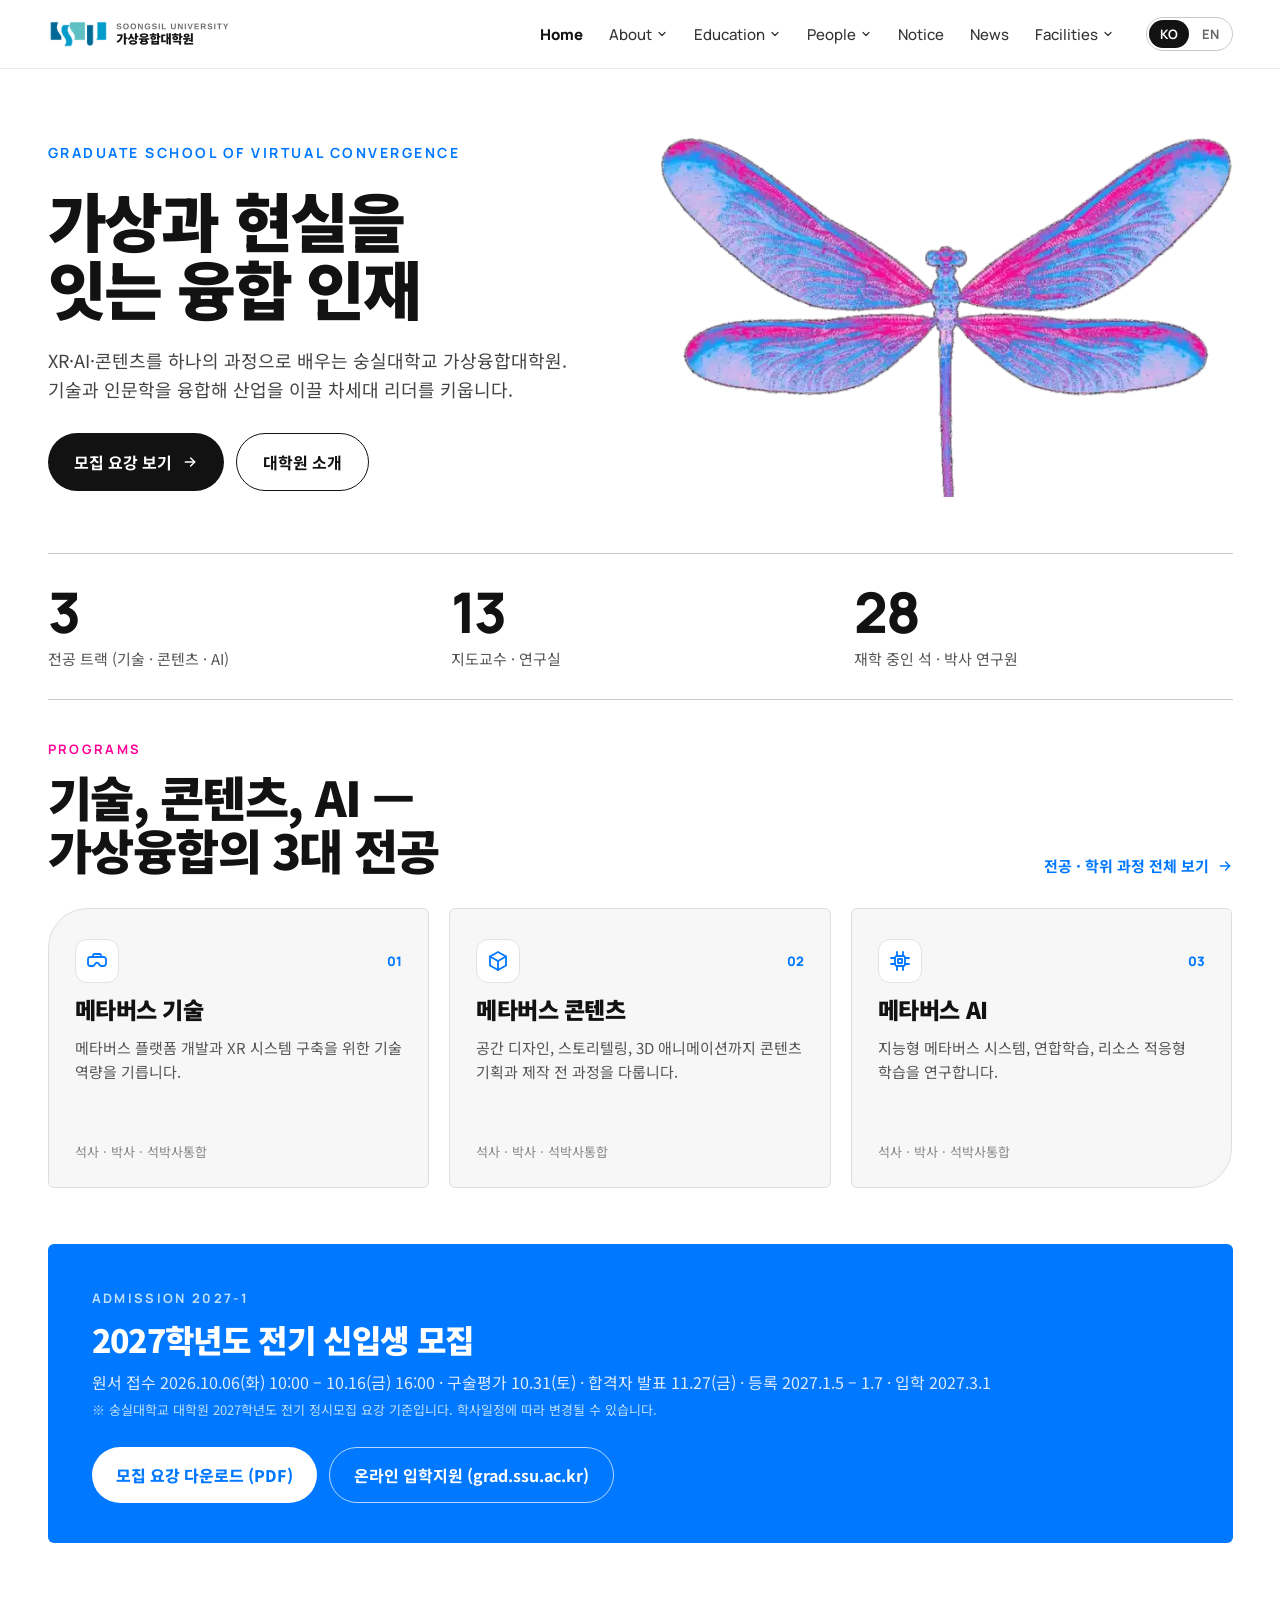
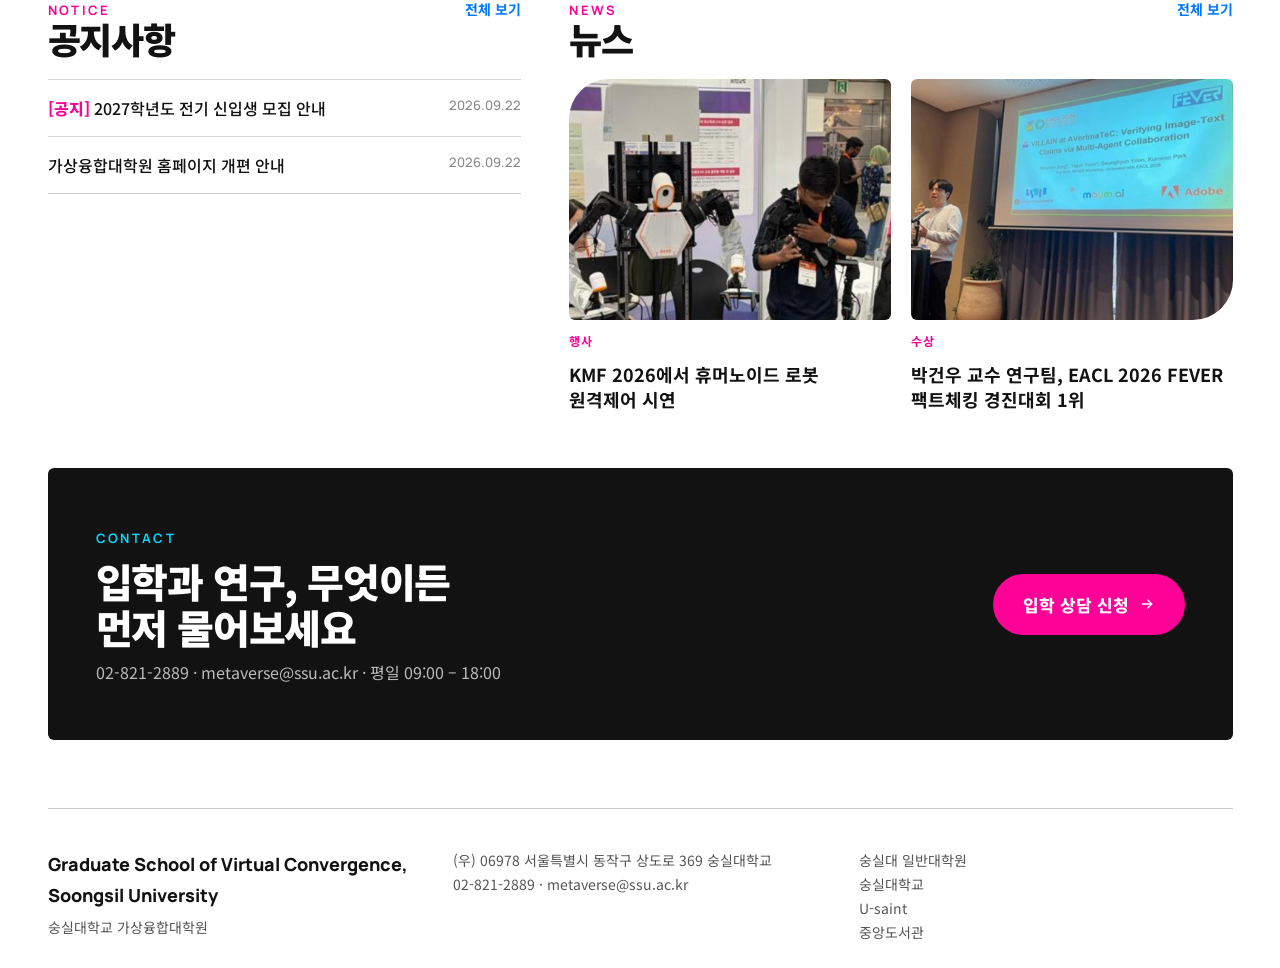
==== commit 282ed6c2: "홈: 전용 XR 스튜디오 항목 삭제, 통계 3열로 정리 Co-Authored-By: Claude Opus 5.5 <noreply@anthropic.com> Claude-Sessi" ====
--- a/index.html
+++ b/index.html
@@ -10,7 +10,7 @@
 <link rel="preconnect" href="https://fonts.googleapis.com"><link rel="preconnect" href="https://fonts.gstatic.com" crossorigin>
 <link rel="stylesheet" href="https://fonts.googleapis.com/css2?family=Manrope:wght@500;700;800&family=Noto+Sans+KR:wght@400;500;700;900&display=swap">
 <link rel="stylesheet" href="assets/site.css">
-<style>.s-hero .hero{display:flex;flex-direction:column;gap:24px;max-width:640px}.s-hero .badge{border:1px solid #FE0197;color:#FE0197;font-size:13px;padding:8px 14px}.s-hero .badge i{width:8px;height:8px;border-radius:50%;background:#FE0197;display:inline-block}.s-hero .kicker{font-size:14px;letter-spacing:.18em;color:#0078FF;font-weight:700}.s-hero h1{font-size:clamp(48px,9.5vw,64px);letter-spacing:-.035em;font-weight:900;line-height:1.06}.s-hero .lead{font-size:18px;line-height:1.6;color:#444;max-width:520px}.s-hero .btns{display:flex;flex-wrap:wrap;gap:12px;margin-top:6px}.s-hero .btn{padding:16px 26px;font-size:16px}.s-hero .b1{background:#121212;color:#fff}.s-hero .b2{border:1.5px solid #121212;color:#121212}.s-hero .hgrid{display:grid;grid-template-columns:minmax(0,1fr) minmax(0,1fr);gap:40px;align-items:center;padding:40px 0 16px}.s-hero .himg img{width:100%;height:auto}.s-hero .btn{display:inline-flex}@media(max-width:860px){.s-hero .hgrid{grid-template-columns:1fr;gap:8px;padding-top:16px}.s-hero .himg{order:-1;max-width:460px;margin:0 auto}}.s-stats .stats{display:grid;grid-template-columns:repeat(4,minmax(0,1fr));gap:24px;padding:30px 0;border-top:1px solid #C9C9C9;border-bottom:1px solid #C9C9C9}.s-stats .n{font-size:clamp(40px,5vw,56px);font-weight:800;letter-spacing:-.03em;line-height:1}.s-stats .l{font-size:15px;color:#555;margin-top:8px;display:block;line-height:1.4}html[lang=en] .s-stats .l{font-size:14px;line-height:1.35}@media(max-width:640px){.s-stats .stats{grid-template-columns:repeat(2,1fr)}}.s-programs .head{display:flex;justify-content:space-between;align-items:flex-end;gap:24px;flex-wrap:wrap;margin-bottom:32px}.s-programs h2{font-size:clamp(30px,4vw,48px);letter-spacing:-.03em;font-weight:900;margin-top:12px}.s-programs .more{font-size:15px;font-weight:700;color:#0078FF;display:inline-flex;align-items:center;gap:8px}.s-programs .grid{display:grid;grid-template-columns:repeat(3,minmax(0,1fr));gap:20px}.s-programs .card{background:#F7F7F7;border:1px solid #DDD;padding:30px 26px 26px;min-height:280px;display:flex;flex-direction:column;gap:14px;transition:transform .2s}.s-programs .card:hover{transform:translateY(-4px)}.s-programs .top{display:flex;justify-content:space-between;align-items:center}.s-programs .ico{width:44px;height:44px;border-radius:12px;background:#fff;border:1px solid #E3E3E3;display:inline-flex;align-items:center;justify-content:center}.s-programs .ico svg{width:24px;height:24px}.s-programs .num{font-size:13px;color:#0078FF;font-weight:800}.s-programs h3{font-size:23px;font-weight:900;letter-spacing:-.02em}.s-programs .card p{font-size:15px;line-height:1.6;color:#555}.s-programs .deg{margin-top:auto;font-size:13px;color:#888}@media(max-width:760px){.s-programs .grid{grid-template-columns:1fr}.s-programs .card{min-height:0}}.s-adm .band{background:#0078FF;color:#fff;border-radius:6px;padding:40px 44px;display:flex;align-items:center;justify-content:space-between;gap:28px;flex-wrap:wrap}.s-adm .k{font-size:13px;letter-spacing:.18em;font-weight:700;color:#BFE0FF}.s-adm .h{font-size:clamp(24px,3vw,32px);font-weight:900;letter-spacing:-.02em;display:block;margin:8px 0}.s-adm .d{font-size:16px;color:#DCEBFF;display:block}.s-adm .note{display:block;font-size:13px;color:#BFE0FF;margin-top:6px}.s-adm .btns{display:flex;gap:12px;flex-wrap:wrap}.s-adm .btn{padding:15px 24px;font-size:16px}.s-adm .b1{background:#fff;color:#0078FF;font-weight:800}.s-adm .b2{border:1.5px solid rgba(255,255,255,.7);color:#fff}.s-adm .disabled{opacity:.6;pointer-events:none}.s-nn .wrap{display:grid;grid-template-columns:minmax(0,5fr) minmax(0,7fr);gap:48px}.s-nn .head{display:flex;justify-content:space-between;align-items:baseline;margin-bottom:20px}.s-nn h2{font-size:clamp(26px,3vw,36px);letter-spacing:-.03em;font-weight:900}.s-nn .more{font-size:14px;font-weight:700;color:#0078FF}.s-nn .row{display:flex;justify-content:space-between;gap:16px;padding:16px 0;border-top:1px solid #D6D6D6;font-size:16px;font-weight:500}.s-nn .row:last-child{border-bottom:1px solid #C9C9C9}.s-nn .row:hover{color:#0078FF}.s-nn .date{font-size:13px;color:#888;white-space:nowrap}.s-nn .cards{display:grid;grid-template-columns:repeat(2,minmax(0,1fr));gap:20px}.s-nn .card{display:flex;flex-direction:column;gap:12px}.s-nn .ph{aspect-ratio:4/3;border-radius:6px;display:flex;align-items:flex-end;padding:14px;font-size:12px;letter-spacing:.1em;background-size:cover;background-position:center}.s-nn .ph.a{background-color:#0078FF;color:#BFE0FF;border-radius:40px 6px 6px 6px}.s-nn .ph.b{background-color:#FC7CB0;color:#7A1F4B;border-radius:6px 6px 40px 6px}.s-nn .cat{font-size:12px;font-weight:700;color:#FE0197;letter-spacing:.1em}.s-nn .ttl{font-size:18px;font-weight:700;line-height:1.4}@media(max-width:820px){.s-nn .wrap{grid-template-columns:1fr;gap:40px}}.s-nn .empty{color:#999;font-size:14px;padding:16px 0;border-top:1px solid #D6D6D6}.s-nn .cards .empty{grid-column:1/-1}.s-nn .ph{background-color:#EEE}.s-fac .head{display:flex;justify-content:space-between;align-items:flex-end;gap:24px;flex-wrap:wrap;margin-bottom:30px}.s-fac h2{font-size:clamp(28px,3.5vw,44px);letter-spacing:-.03em;font-weight:900;margin-top:12px}.s-fac .more{font-size:15px;font-weight:700;color:#0078FF}.s-fac .grid{display:grid;grid-template-columns:repeat(7,minmax(0,1fr));gap:18px}.s-fac .f{display:flex;flex-direction:column;gap:8px}.s-fac .ph{aspect-ratio:1/1;background:#D9D9D9;border-radius:6px;background-size:cover;background-position:center}.s-fac .nm{font-size:15px;font-weight:700;margin-top:4px}.s-fac .lab{font-size:12px;color:#0078FF;font-weight:700;letter-spacing:.02em}.s-fac a.f:hover .lab{text-decoration:underline}.s-fac div.f .lab{color:#999;font-weight:500}@media(max-width:900px){.s-fac .grid{grid-template-columns:repeat(4,1fr)}}@media(max-width:520px){.s-fac .grid{grid-template-columns:repeat(3,1fr)}}.s-contact .cta{background:#121212;color:#fff;border-radius:6px;padding:56px 48px;display:flex;align-items:center;justify-content:space-between;gap:32px;flex-wrap:wrap}.s-contact .k{font-size:13px;letter-spacing:.18em;color:#00D9FA;font-weight:700}.s-contact .h{font-size:clamp(28px,3.5vw,40px);font-weight:900;letter-spacing:-.03em;line-height:1.15;display:block;margin:10px 0}.s-contact .d{font-size:16px;color:#BBB}.s-contact .btn{background:#FE0197;color:#fff;font-size:17px;font-weight:800;padding:18px 30px;white-space:nowrap}.s-foot .ft{border-top:1px solid #C9C9C9;padding:40px 0 24px;display:grid;grid-template-columns:repeat(3,minmax(0,1fr));gap:32px;font-size:14px;color:#555;line-height:1.7}.s-foot .brand{font-size:18px;font-weight:800;color:#121212;display:block;margin-bottom:6px}.s-foot .links{display:flex;flex-direction:column}.s-foot .links a:hover{color:#0078FF}@media(max-width:760px){.s-foot .ft{grid-template-columns:1fr;gap:20px}}</style>
+<style>.s-hero .hero{display:flex;flex-direction:column;gap:24px;max-width:640px}.s-hero .badge{border:1px solid #FE0197;color:#FE0197;font-size:13px;padding:8px 14px}.s-hero .badge i{width:8px;height:8px;border-radius:50%;background:#FE0197;display:inline-block}.s-hero .kicker{font-size:14px;letter-spacing:.18em;color:#0078FF;font-weight:700}.s-hero h1{font-size:clamp(48px,9.5vw,64px);letter-spacing:-.035em;font-weight:900;line-height:1.06}.s-hero .lead{font-size:18px;line-height:1.6;color:#444;max-width:520px}.s-hero .btns{display:flex;flex-wrap:wrap;gap:12px;margin-top:6px}.s-hero .btn{padding:16px 26px;font-size:16px}.s-hero .b1{background:#121212;color:#fff}.s-hero .b2{border:1.5px solid #121212;color:#121212}.s-hero .hgrid{display:grid;grid-template-columns:minmax(0,1fr) minmax(0,1fr);gap:40px;align-items:center;padding:40px 0 16px}.s-hero .himg img{width:100%;height:auto}.s-hero .btn{display:inline-flex}@media(max-width:860px){.s-hero .hgrid{grid-template-columns:1fr;gap:8px;padding-top:16px}.s-hero .himg{order:-1;max-width:460px;margin:0 auto}}.s-stats .stats{display:grid;grid-template-columns:repeat(3,minmax(0,1fr));gap:24px;padding:30px 0;border-top:1px solid #C9C9C9;border-bottom:1px solid #C9C9C9}.s-stats .n{font-size:clamp(40px,5vw,56px);font-weight:800;letter-spacing:-.03em;line-height:1}.s-stats .l{font-size:15px;color:#555;margin-top:8px;display:block;line-height:1.4}html[lang=en] .s-stats .l{font-size:14px;line-height:1.35}@media(max-width:640px){.s-stats .stats{grid-template-columns:repeat(3,1fr)}}.s-programs .head{display:flex;justify-content:space-between;align-items:flex-end;gap:24px;flex-wrap:wrap;margin-bottom:32px}.s-programs h2{font-size:clamp(30px,4vw,48px);letter-spacing:-.03em;font-weight:900;margin-top:12px}.s-programs .more{font-size:15px;font-weight:700;color:#0078FF;display:inline-flex;align-items:center;gap:8px}.s-programs .grid{display:grid;grid-template-columns:repeat(3,minmax(0,1fr));gap:20px}.s-programs .card{background:#F7F7F7;border:1px solid #DDD;padding:30px 26px 26px;min-height:280px;display:flex;flex-direction:column;gap:14px;transition:transform .2s}.s-programs .card:hover{transform:translateY(-4px)}.s-programs .top{display:flex;justify-content:space-between;align-items:center}.s-programs .ico{width:44px;height:44px;border-radius:12px;background:#fff;border:1px solid #E3E3E3;display:inline-flex;align-items:center;justify-content:center}.s-programs .ico svg{width:24px;height:24px}.s-programs .num{font-size:13px;color:#0078FF;font-weight:800}.s-programs h3{font-size:23px;font-weight:900;letter-spacing:-.02em}.s-programs .card p{font-size:15px;line-height:1.6;color:#555}.s-programs .deg{margin-top:auto;font-size:13px;color:#888}@media(max-width:760px){.s-programs .grid{grid-template-columns:1fr}.s-programs .card{min-height:0}}.s-adm .band{background:#0078FF;color:#fff;border-radius:6px;padding:40px 44px;display:flex;align-items:center;justify-content:space-between;gap:28px;flex-wrap:wrap}.s-adm .k{font-size:13px;letter-spacing:.18em;font-weight:700;color:#BFE0FF}.s-adm .h{font-size:clamp(24px,3vw,32px);font-weight:900;letter-spacing:-.02em;display:block;margin:8px 0}.s-adm .d{font-size:16px;color:#DCEBFF;display:block}.s-adm .note{display:block;font-size:13px;color:#BFE0FF;margin-top:6px}.s-adm .btns{display:flex;gap:12px;flex-wrap:wrap}.s-adm .btn{padding:15px 24px;font-size:16px}.s-adm .b1{background:#fff;color:#0078FF;font-weight:800}.s-adm .b2{border:1.5px solid rgba(255,255,255,.7);color:#fff}.s-adm .disabled{opacity:.6;pointer-events:none}.s-nn .wrap{display:grid;grid-template-columns:minmax(0,5fr) minmax(0,7fr);gap:48px}.s-nn .head{display:flex;justify-content:space-between;align-items:baseline;margin-bottom:20px}.s-nn h2{font-size:clamp(26px,3vw,36px);letter-spacing:-.03em;font-weight:900}.s-nn .more{font-size:14px;font-weight:700;color:#0078FF}.s-nn .row{display:flex;justify-content:space-between;gap:16px;padding:16px 0;border-top:1px solid #D6D6D6;font-size:16px;font-weight:500}.s-nn .row:last-child{border-bottom:1px solid #C9C9C9}.s-nn .row:hover{color:#0078FF}.s-nn .date{font-size:13px;color:#888;white-space:nowrap}.s-nn .cards{display:grid;grid-template-columns:repeat(2,minmax(0,1fr));gap:20px}.s-nn .card{display:flex;flex-direction:column;gap:12px}.s-nn .ph{aspect-ratio:4/3;border-radius:6px;display:flex;align-items:flex-end;padding:14px;font-size:12px;letter-spacing:.1em;background-size:cover;background-position:center}.s-nn .ph.a{background-color:#0078FF;color:#BFE0FF;border-radius:40px 6px 6px 6px}.s-nn .ph.b{background-color:#FC7CB0;color:#7A1F4B;border-radius:6px 6px 40px 6px}.s-nn .cat{font-size:12px;font-weight:700;color:#FE0197;letter-spacing:.1em}.s-nn .ttl{font-size:18px;font-weight:700;line-height:1.4}@media(max-width:820px){.s-nn .wrap{grid-template-columns:1fr;gap:40px}}.s-nn .empty{color:#999;font-size:14px;padding:16px 0;border-top:1px solid #D6D6D6}.s-nn .cards .empty{grid-column:1/-1}.s-nn .ph{background-color:#EEE}.s-fac .head{display:flex;justify-content:space-between;align-items:flex-end;gap:24px;flex-wrap:wrap;margin-bottom:30px}.s-fac h2{font-size:clamp(28px,3.5vw,44px);letter-spacing:-.03em;font-weight:900;margin-top:12px}.s-fac .more{font-size:15px;font-weight:700;color:#0078FF}.s-fac .grid{display:grid;grid-template-columns:repeat(7,minmax(0,1fr));gap:18px}.s-fac .f{display:flex;flex-direction:column;gap:8px}.s-fac .ph{aspect-ratio:1/1;background:#D9D9D9;border-radius:6px;background-size:cover;background-position:center}.s-fac .nm{font-size:15px;font-weight:700;margin-top:4px}.s-fac .lab{font-size:12px;color:#0078FF;font-weight:700;letter-spacing:.02em}.s-fac a.f:hover .lab{text-decoration:underline}.s-fac div.f .lab{color:#999;font-weight:500}@media(max-width:900px){.s-fac .grid{grid-template-columns:repeat(4,1fr)}}@media(max-width:520px){.s-fac .grid{grid-template-columns:repeat(3,1fr)}}.s-contact .cta{background:#121212;color:#fff;border-radius:6px;padding:56px 48px;display:flex;align-items:center;justify-content:space-between;gap:32px;flex-wrap:wrap}.s-contact .k{font-size:13px;letter-spacing:.18em;color:#00D9FA;font-weight:700}.s-contact .h{font-size:clamp(28px,3.5vw,40px);font-weight:900;letter-spacing:-.03em;line-height:1.15;display:block;margin:10px 0}.s-contact .d{font-size:16px;color:#BBB}.s-contact .btn{background:#FE0197;color:#fff;font-size:17px;font-weight:800;padding:18px 30px;white-space:nowrap}.s-foot .ft{border-top:1px solid #C9C9C9;padding:40px 0 24px;display:grid;grid-template-columns:repeat(3,minmax(0,1fr));gap:32px;font-size:14px;color:#555;line-height:1.7}.s-foot .brand{font-size:18px;font-weight:800;color:#121212;display:block;margin-bottom:6px}.s-foot .links{display:flex;flex-direction:column}.s-foot .links a:hover{color:#0078FF}@media(max-width:760px){.s-foot .ft{grid-template-columns:1fr;gap:20px}}</style>
 </head>
 <body>
 <a class="skip" href="#main" style="position:absolute;left:-9999px">본문 바로가기</a>
@@ -32,7 +32,6 @@
 <div><span class="n en">3</span><span class="l" data-ko="전공 트랙 (기술 · 콘텐츠 · AI)" data-en="Major tracks (Tech · Content · AI)">전공 트랙 (기술 · 콘텐츠 · AI)</span></div>
 <div><span class="n en">13</span><span class="l" data-ko="지도교수 · 연구실" data-en="Faculty advisors &amp; labs">지도교수 · 연구실</span></div>
 <div><span class="n en">28</span><span class="l" data-ko="재학 중인 석 · 박사 연구원" data-en="Enrolled master&#x27;s &amp; PhD researchers">재학 중인 석 · 박사 연구원</span></div>
-<div><span class="n en" style="color:#0078FF">2</span><span class="l" data-ko="전용 XR 스튜디오 (정보관 501 · 601호)" data-en="Dedicated XR studios (IT Bldg. 501 · 601)">전용 XR 스튜디오 (정보관 501 · 601호)</span></div>
 </div></div></section><section class="blk s-programs"><div class="container"><div class="head"><div><div class="eyebrow en">PROGRAMS</div><h2 data-ko="기술, 콘텐츠, AI —&lt;br&gt;가상융합의 3대 전공" data-en="Technology, Content, AI —&lt;br&gt;three majors in virtual convergence">기술, 콘텐츠, AI —<br>가상융합의 3대 전공</h2></div>
 <a class="more" href="majors.html"><span data-ko="전공 · 학위 과정 전체 보기" data-en="See all majors &amp; degree programs">전공 · 학위 과정 전체 보기</span><svg class="arrow" viewBox="0 0 24 24" fill="none" stroke="currentColor" stroke-width="2.2" stroke-linecap="round" stroke-linejoin="round"><path d="M5 12h14"/><path d="M13 6l6 6-6 6"/></svg></a></div>
 <div class="grid"><a class="card" href="majors.html#majors" style="border-radius:40px 6px 6px 6px;background:#F7F7F7;border-color:#DDD"><div class="top"><span class="ico" style="color:#0078FF"><svg viewBox="0 0 24 24" fill="none" stroke="currentColor" stroke-width="1.8" stroke-linecap="round" stroke-linejoin="round"><path d="M3 10.5A2.5 2.5 0 0 1 5.5 8h13a2.5 2.5 0 0 1 2.5 2.5v4a2.5 2.5 0 0 1-2.5 2.5h-2.2a2 2 0 0 1-1.7-.9l-1.1-1.7a1.8 1.8 0 0 0-3 0l-1.1 1.7a2 2 0 0 1-1.7.9H5.5A2.5 2.5 0 0 1 3 14.5z"/><path d="M8 8V6.5A1.5 1.5 0 0 1 9.5 5h5A1.5 1.5 0 0 1 16 6.5V8"/></svg></span><span class="num en" style="color:#0078FF">01</span></div><h3 data-ko="메타버스 기술" data-en="Metaverse Technology">메타버스 기술</h3><p data-ko="메타버스 플랫폼 개발과 XR 시스템 구축을 위한 기술 역량을 기릅니다." data-en="Build the engineering skills to develop metaverse platforms and XR systems.">메타버스 플랫폼 개발과 XR 시스템 구축을 위한 기술 역량을 기릅니다.</p><span class="deg" data-ko="석사 · 박사 · 석박사통합" data-en="MS · PhD · Integrated MS/PhD">석사 · 박사 · 석박사통합</span></a><a class="card" href="majors.html#majors" style="border-radius:6px;background:#F7F7F7;border-color:#DDD"><div class="top"><span class="ico" style="color:#0078FF"><svg viewBox="0 0 24 24" fill="none" stroke="currentColor" stroke-width="1.8" stroke-linecap="round" stroke-linejoin="round"><path d="M12 3l8 4.5v9L12 21l-8-4.5v-9z"/><path d="M12 12l8-4.5M12 12v9M12 12L4 7.5"/></svg></span><span class="num en" style="color:#0078FF">02</span></div><h3 data-ko="메타버스 콘텐츠" data-en="Metaverse Content">메타버스 콘텐츠</h3><p data-ko="공간 디자인, 스토리텔링, 3D 애니메이션까지 콘텐츠 기획과 제작 전 과정을 다룹니다." data-en="From spatial design and storytelling to 3D animation — the full pipeline of content planning and production.">공간 디자인, 스토리텔링, 3D 애니메이션까지 콘텐츠 기획과 제작 전 과정을 다룹니다.</p><span class="deg" data-ko="석사 · 박사 · 석박사통합" data-en="MS · PhD · Integrated MS/PhD">석사 · 박사 · 석박사통합</span></a><a class="card" href="majors.html#majors" style="border-radius:6px 6px 40px 6px;background:#F7F7F7;border-color:#DDD"><div class="top"><span class="ico" style="color:#0078FF"><svg viewBox="0 0 24 24" fill="none" stroke="currentColor" stroke-width="1.8" stroke-linecap="round" stroke-linejoin="round"><rect x="7" y="7" width="10" height="10" rx="2"/><path d="M10 10h4v4h-4z"/><path d="M9 3v4M15 3v4M9 17v4M15 17v4M3 9h4M3 15h4M17 9h4M17 15h4"/></svg></span><span class="num en" style="color:#0078FF">03</span></div><h3 data-ko="메타버스 AI" data-en="Metaverse AI">메타버스 AI</h3><p data-ko="지능형 메타버스 시스템, 연합학습, 리소스 적응형 학습을 연구합니다." data-en="Research on intelligent metaverse systems, federated learning and resource-adaptive learning.">지능형 메타버스 시스템, 연합학습, 리소스 적응형 학습을 연구합니다.</p><span class="deg" data-ko="석사 · 박사 · 석박사통합" data-en="MS · PhD · Integrated MS/PhD">석사 · 박사 · 석박사통합</span></a></div></div></section><section class="blk s-adm"><div class="container"><div class="band"><div><span class="k en">ADMISSION 2027-1</span><span class="h" data-ko="2027학년도 전기 신입생 모집" data-en="Spring 2027 New Student Admissions">2027학년도 전기 신입생 모집</span><span class="d" data-ko="원서 접수 2026.10.06(화) 10:00 – 10.16(금) 16:00 · 구술평가 10.31(토) · 합격자 발표 11.27(금) · 등록 2027.1.5 – 1.7 · 입학 2027.3.1" data-en="Applications Oct 6 (Tue) 10:00 – Oct 16 (Fri) 16:00, 2026 · Oral exam Oct 31 (Sat) · Results Nov 27 (Fri) · Registration Jan 5–7, 2027 · Enrollment Mar 1, 2027">원서 접수 2026.10.06(화) 10:00 – 10.16(금) 16:00 · 구술평가 10.31(토) · 합격자 발표 11.27(금) · 등록 2027.1.5 – 1.7 · 입학 2027.3.1</span><span class="note" data-ko="※ 숭실대학교 대학원 2027학년도 전기 정시모집 요강 기준입니다. 학사일정에 따라 변경될 수 있습니다." data-en="※ Dates follow the official Soongsil Graduate School admission guide for Spring 2027 and may change.">※ 숭실대학교 대학원 2027학년도 전기 정시모집 요강 기준입니다. 학사일정에 따라 변경될 수 있습니다.</span></div>
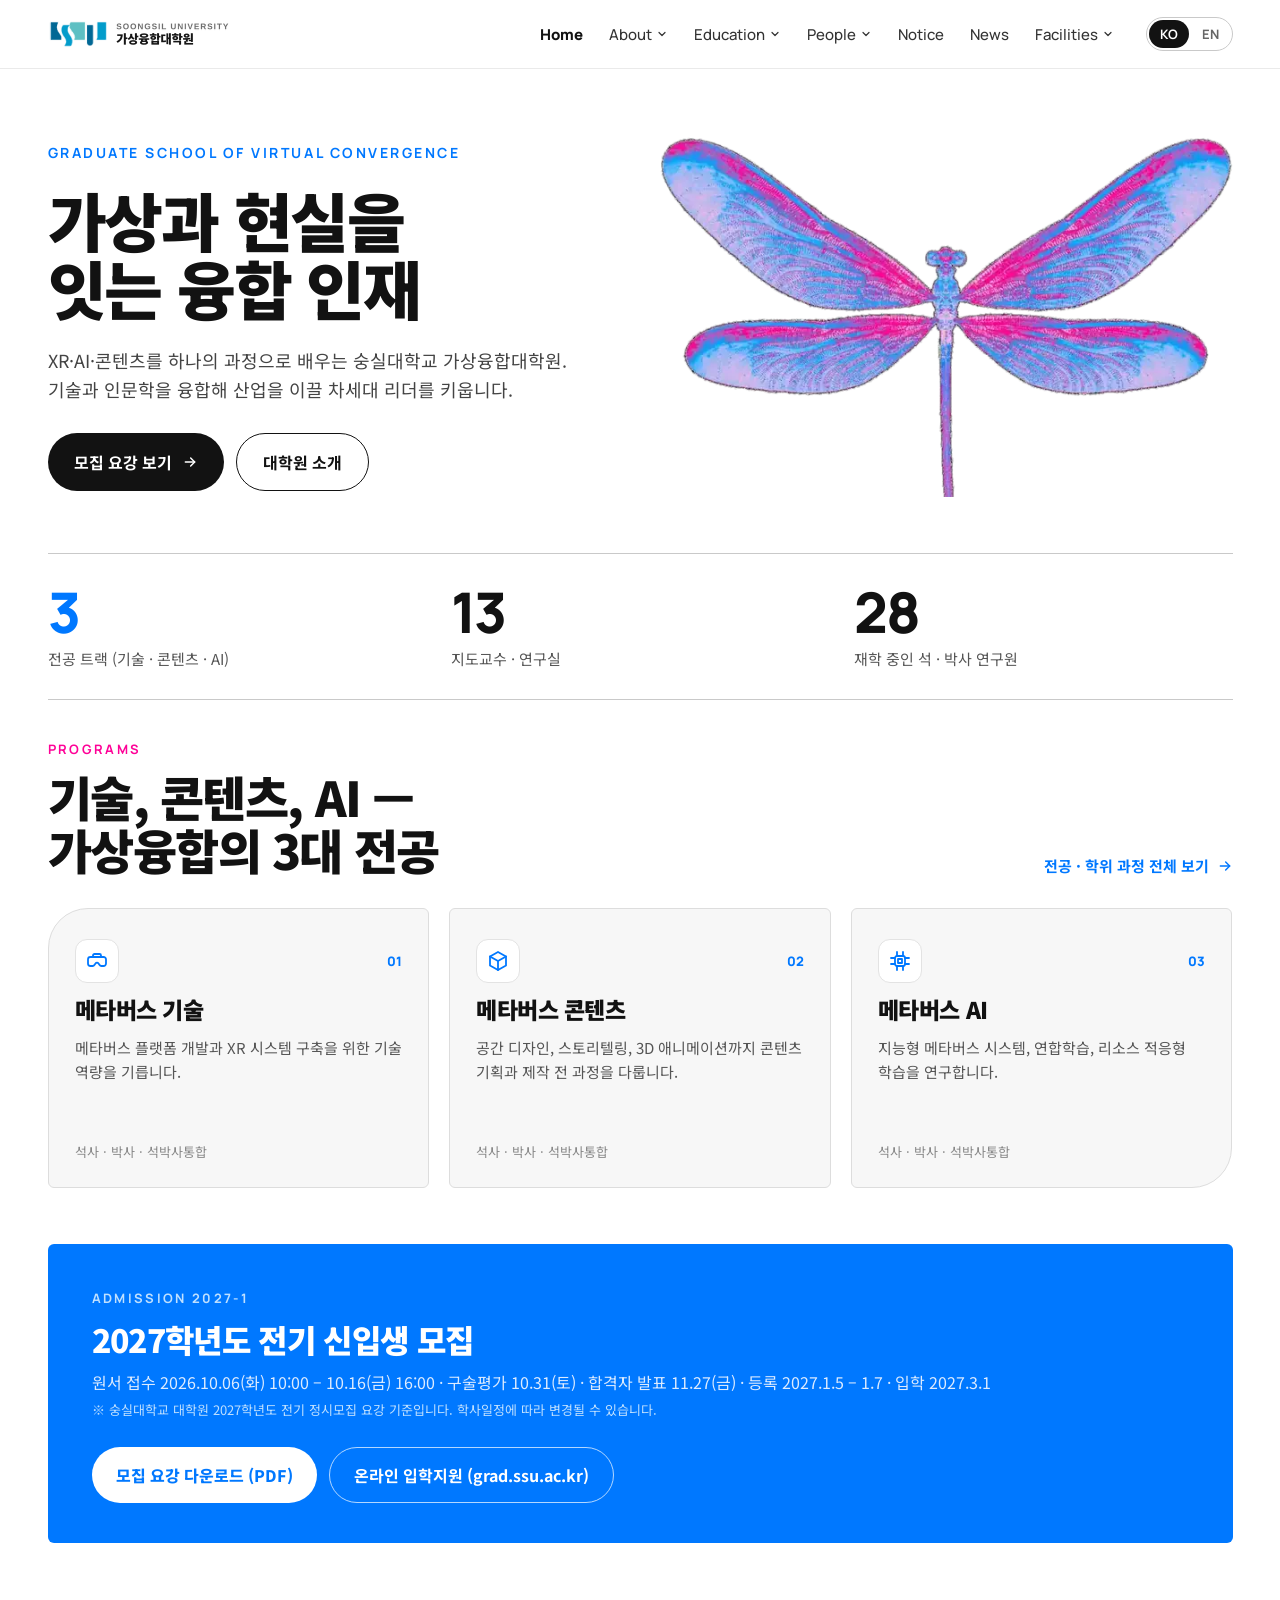
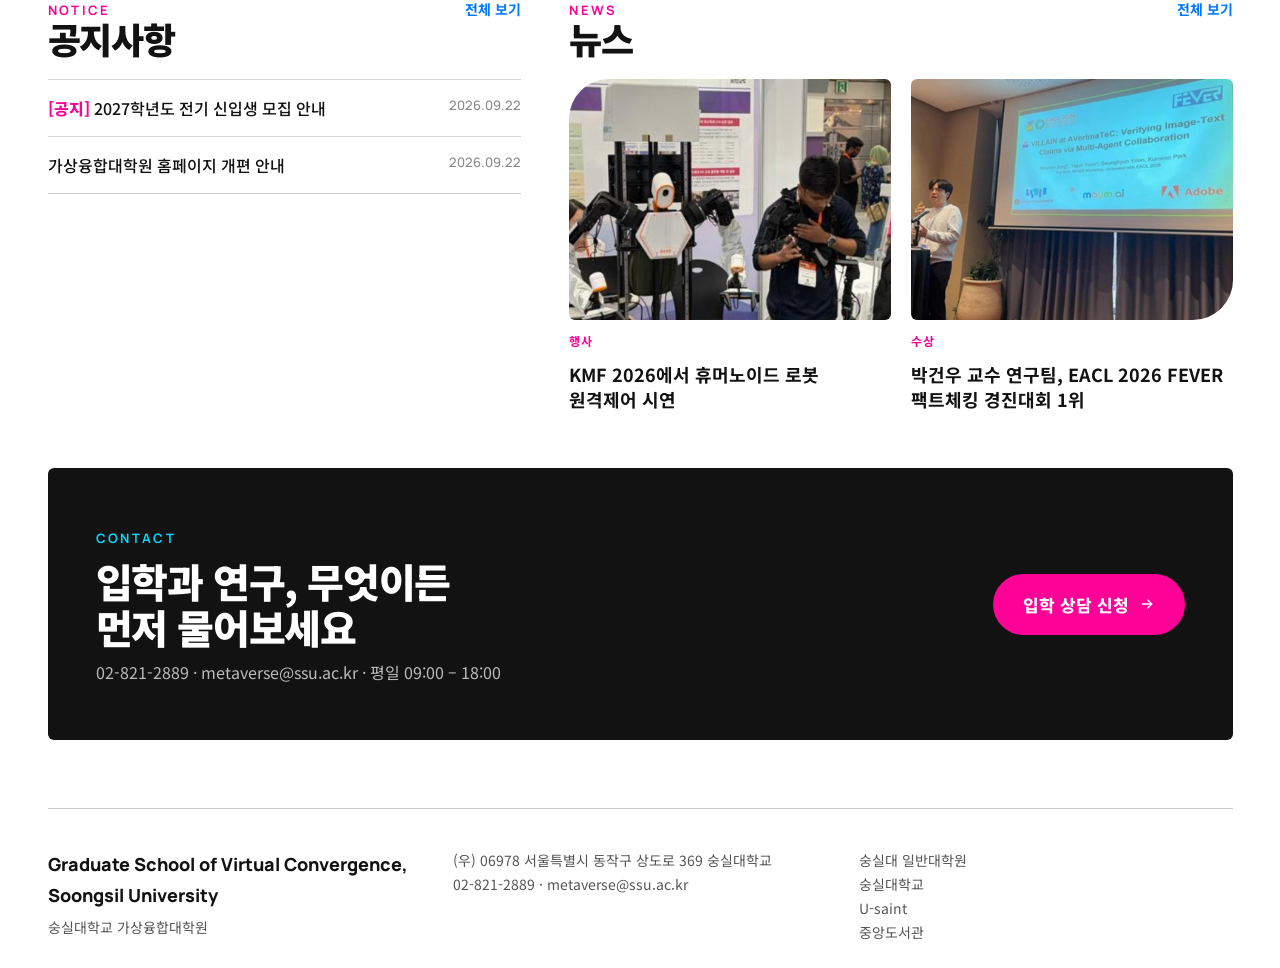
==== commit 1c6ead2b: "홈: 전공 트랙 3 숫자에 포인트 파란색 Co-Authored-By: Claude Opus 5.5 <noreply@anthropic.com> Claude-Session: http" ====
--- a/index.html
+++ b/index.html
@@ -29,7 +29,7 @@
 <div class="btns"><a class="pill btn b1" data-setting="모집요강PDF" href="#" target="_blank" rel="noopener"><span data-ko="모집 요강 보기" data-en="Admission Guide">모집 요강 보기</span><svg class="arrow" viewBox="0 0 24 24" fill="none" stroke="currentColor" stroke-width="2.2" stroke-linecap="round" stroke-linejoin="round"><path d="M5 12h14"/><path d="M13 6l6 6-6 6"/></svg></a><a class="pill btn b2" href="about.html"><span data-ko="대학원 소개" data-en="About the School">대학원 소개</span></a></div>
 </div>
 <!-- 모집요강 PDF 링크는 게시글 시트의 setting 행에서 자동으로 읽어옵니다 --><div class="himg"><img src="assets/hero-dragonfly.webp" alt="" width="640" height="403" fetchpriority="high"></div></div></div></section><section class="blk s-stats tight"><div class="container"><div class="stats">
-<div><span class="n en">3</span><span class="l" data-ko="전공 트랙 (기술 · 콘텐츠 · AI)" data-en="Major tracks (Tech · Content · AI)">전공 트랙 (기술 · 콘텐츠 · AI)</span></div>
+<div><span class="n en" style="color:#0078FF">3</span><span class="l" data-ko="전공 트랙 (기술 · 콘텐츠 · AI)" data-en="Major tracks (Tech · Content · AI)">전공 트랙 (기술 · 콘텐츠 · AI)</span></div>
 <div><span class="n en">13</span><span class="l" data-ko="지도교수 · 연구실" data-en="Faculty advisors &amp; labs">지도교수 · 연구실</span></div>
 <div><span class="n en">28</span><span class="l" data-ko="재학 중인 석 · 박사 연구원" data-en="Enrolled master&#x27;s &amp; PhD researchers">재학 중인 석 · 박사 연구원</span></div>
 </div></div></section><section class="blk s-programs"><div class="container"><div class="head"><div><div class="eyebrow en">PROGRAMS</div><h2 data-ko="기술, 콘텐츠, AI —&lt;br&gt;가상융합의 3대 전공" data-en="Technology, Content, AI —&lt;br&gt;three majors in virtual convergence">기술, 콘텐츠, AI —<br>가상융합의 3대 전공</h2></div>
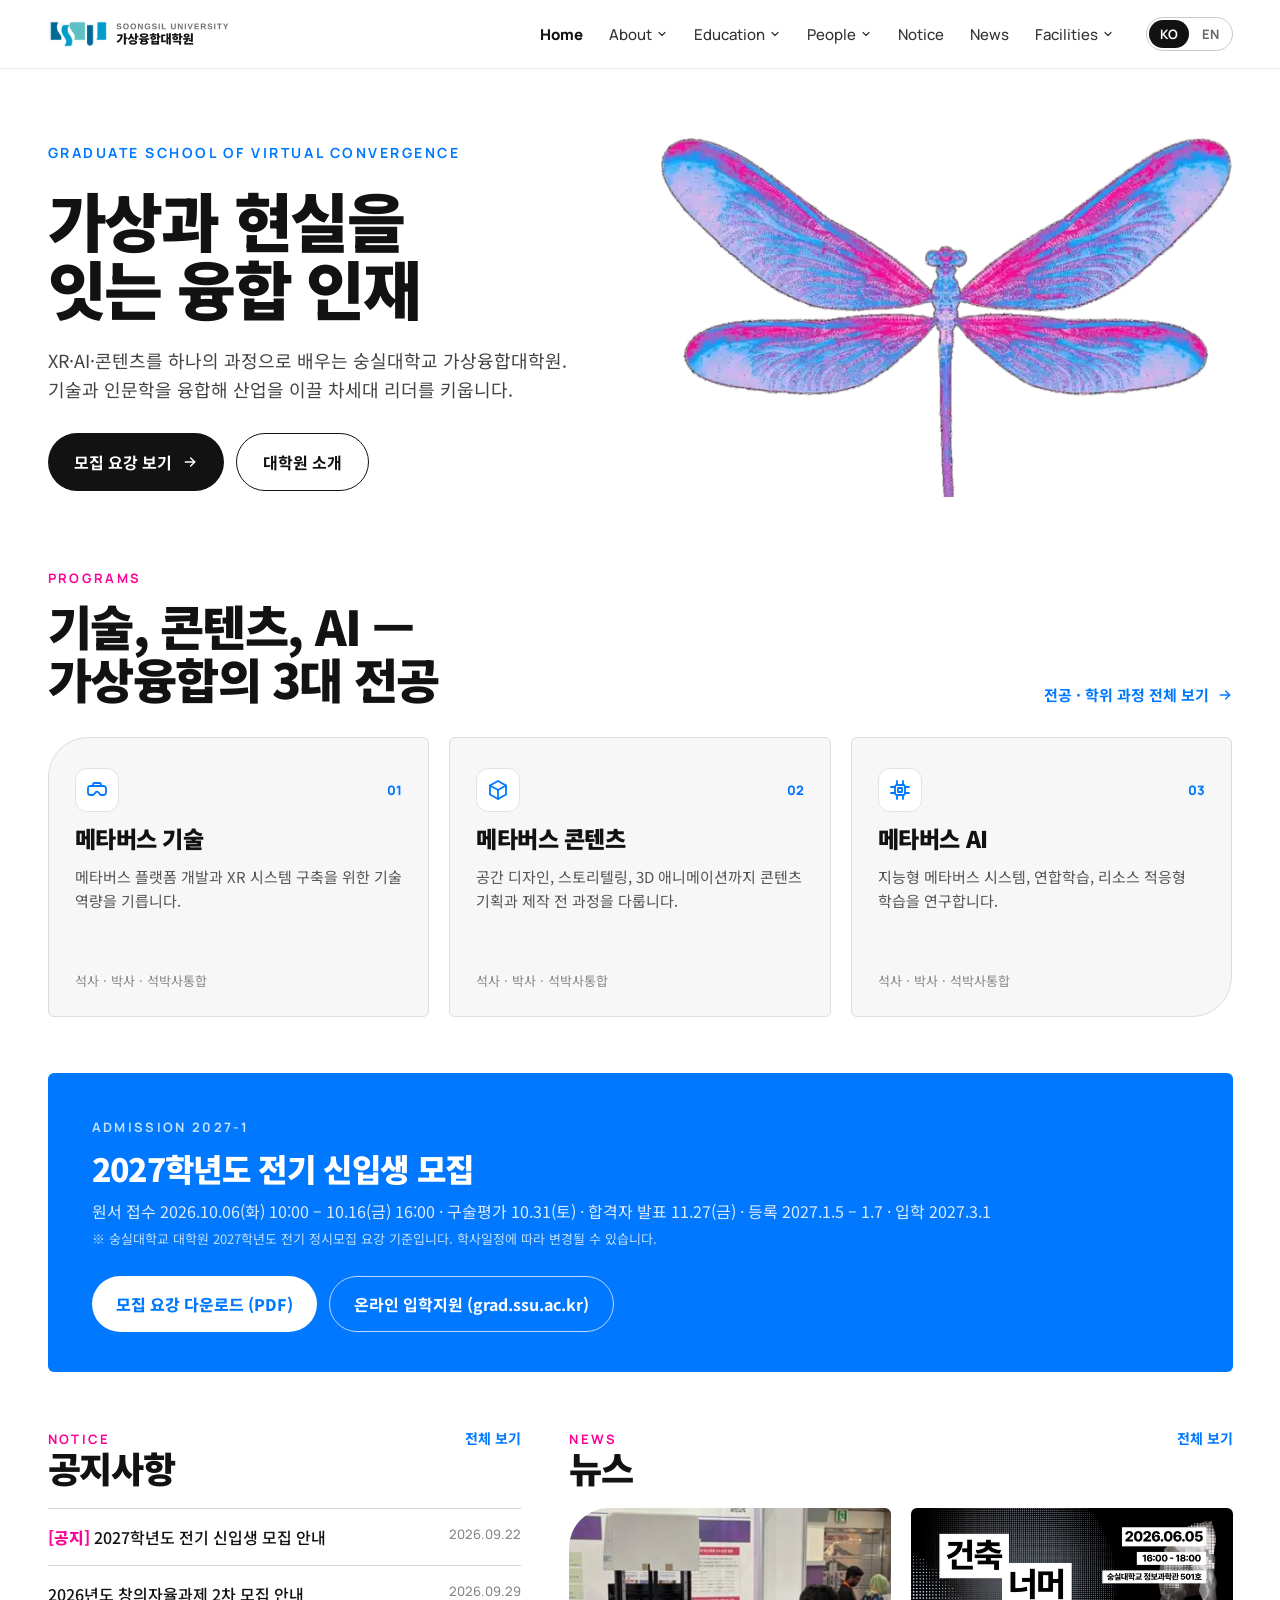
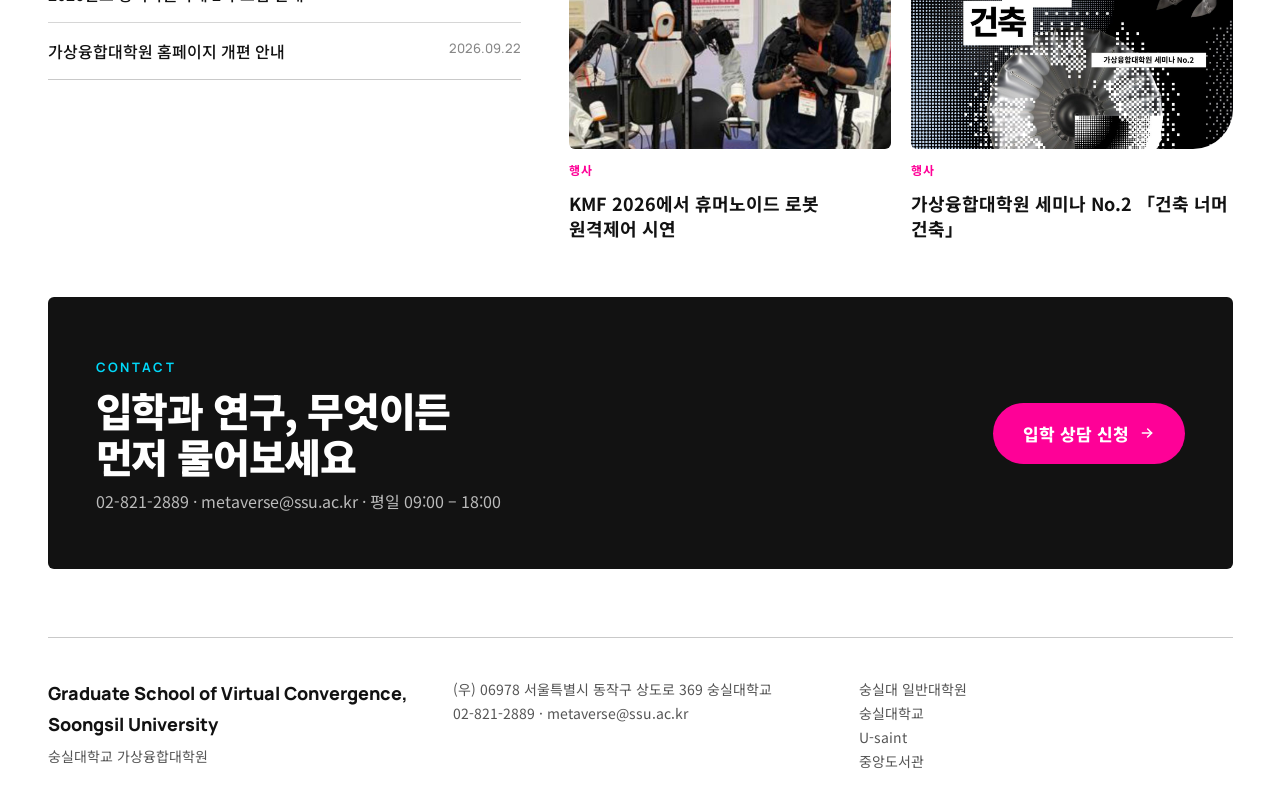
==== commit 17c9730c: "메인 통계 섹션 삭제, 메뉴에서 연구원 페이지 링크 제거" ====
--- a/index.html
+++ b/index.html
@@ -16,7 +16,7 @@
 <a class="skip" href="#main" style="position:absolute;left:-9999px">본문 바로가기</a>
 <header class="hd"><div class="container">
 <a class="logo" href="index.html" aria-label="숭실대학교 가상융합대학원 홈"><img src="assets/logo.png" alt="Soongsil University 가상융합대학원" width="186" height="30"></a>
-<ul class="nav" id="nav"><li class="on"><a href="index.html"><span data-ko="Home" data-en="Home">Home</span></a></li><li><a href="about.html" aria-haspopup="true"><span data-ko="About" data-en="About">About</span><svg class="caret" viewBox="0 0 24 24" fill="none" stroke="currentColor" stroke-width="2.4" stroke-linecap="round" stroke-linejoin="round"><path d="M6 9l6 6 6-6"/></svg></a><div class="dd"><a href="about.html"><span data-ko="학과 소개" data-en="About">학과 소개</span></a><a href="research.html"><span data-ko="연구 분야" data-en="Research Areas">연구 분야</span></a><a href="majors.html"><span data-ko="전공/학위 과정" data-en="Majors &amp; Degrees">전공/학위 과정</span></a></div></li><li><a href="curriculum.html" aria-haspopup="true"><span data-ko="Education" data-en="Education">Education</span><svg class="caret" viewBox="0 0 24 24" fill="none" stroke="currentColor" stroke-width="2.4" stroke-linecap="round" stroke-linejoin="round"><path d="M6 9l6 6 6-6"/></svg></a><div class="dd"><a href="curriculum.html"><span data-ko="커리큘럼" data-en="Curriculum">커리큘럼</span></a><a href="education.html"><span data-ko="입학 안내" data-en="Admissions">입학 안내</span></a></div></li><li><a href="people.html" aria-haspopup="true"><span data-ko="People" data-en="People">People</span><svg class="caret" viewBox="0 0 24 24" fill="none" stroke="currentColor" stroke-width="2.4" stroke-linecap="round" stroke-linejoin="round"><path d="M6 9l6 6 6-6"/></svg></a><div class="dd"><a href="people.html"><span data-ko="교수진" data-en="Faculty">교수진</span></a><a href="researchers.html"><span data-ko="연구원" data-en="Researchers">연구원</span></a></div></li><li><a href="notice.html"><span data-ko="Notice" data-en="Notice">Notice</span></a></li><li><a href="news.html"><span data-ko="News" data-en="News">News</span></a></li><li><a href="facilities.html" aria-haspopup="true"><span data-ko="Facilities" data-en="Facilities">Facilities</span><svg class="caret" viewBox="0 0 24 24" fill="none" stroke="currentColor" stroke-width="2.4" stroke-linecap="round" stroke-linejoin="round"><path d="M6 9l6 6 6-6"/></svg></a><div class="dd"><a href="facilities.html"><span data-ko="시설 · 공간" data-en="Facilities">시설 · 공간</span></a><a href="equipment.html"><span data-ko="장비" data-en="Equipment">장비</span></a></div></li></ul>
+<ul class="nav" id="nav"><li class="on"><a href="index.html"><span data-ko="Home" data-en="Home">Home</span></a></li><li><a href="about.html" aria-haspopup="true"><span data-ko="About" data-en="About">About</span><svg class="caret" viewBox="0 0 24 24" fill="none" stroke="currentColor" stroke-width="2.4" stroke-linecap="round" stroke-linejoin="round"><path d="M6 9l6 6 6-6"/></svg></a><div class="dd"><a href="about.html"><span data-ko="학과 소개" data-en="About">학과 소개</span></a><a href="research.html"><span data-ko="연구 분야" data-en="Research Areas">연구 분야</span></a><a href="majors.html"><span data-ko="전공/학위 과정" data-en="Majors &amp; Degrees">전공/학위 과정</span></a></div></li><li><a href="curriculum.html" aria-haspopup="true"><span data-ko="Education" data-en="Education">Education</span><svg class="caret" viewBox="0 0 24 24" fill="none" stroke="currentColor" stroke-width="2.4" stroke-linecap="round" stroke-linejoin="round"><path d="M6 9l6 6 6-6"/></svg></a><div class="dd"><a href="curriculum.html"><span data-ko="커리큘럼" data-en="Curriculum">커리큘럼</span></a><a href="education.html"><span data-ko="입학 안내" data-en="Admissions">입학 안내</span></a></div></li><li><a href="people.html" aria-haspopup="true"><span data-ko="People" data-en="People">People</span><svg class="caret" viewBox="0 0 24 24" fill="none" stroke="currentColor" stroke-width="2.4" stroke-linecap="round" stroke-linejoin="round"><path d="M6 9l6 6 6-6"/></svg></a><div class="dd"><a href="people.html"><span data-ko="교수진" data-en="Faculty">교수진</span></a></div></li><li><a href="notice.html"><span data-ko="Notice" data-en="Notice">Notice</span></a></li><li><a href="news.html"><span data-ko="News" data-en="News">News</span></a></li><li><a href="facilities.html" aria-haspopup="true"><span data-ko="Facilities" data-en="Facilities">Facilities</span><svg class="caret" viewBox="0 0 24 24" fill="none" stroke="currentColor" stroke-width="2.4" stroke-linecap="round" stroke-linejoin="round"><path d="M6 9l6 6 6-6"/></svg></a><div class="dd"><a href="facilities.html"><span data-ko="시설 · 공간" data-en="Facilities">시설 · 공간</span></a><a href="equipment.html"><span data-ko="장비" data-en="Equipment">장비</span></a></div></li></ul>
 <div class="tg en" role="group" aria-label="Language"><button data-lang="ko" onclick="ssuSetLang('ko')">KO</button><button data-lang="en" onclick="ssuSetLang('en')">EN</button></div>
 <button class="burger" aria-label="메뉴" aria-controls="nav" aria-expanded="false"><span></span></button>
 </div></header>
@@ -28,11 +28,7 @@
 <p class="lead" data-ko="XR·AI·콘텐츠를 하나의 과정으로 배우는 숭실대학교 가상융합대학원. 기술과 인문학을 융합해 산업을 이끌 차세대 리더를 키웁니다." data-en="One program spanning XR, AI and content at Soongsil University. We bring technology and the humanities together to grow the leaders of the next industry.">XR·AI·콘텐츠를 하나의 과정으로 배우는 숭실대학교 가상융합대학원. 기술과 인문학을 융합해 산업을 이끌 차세대 리더를 키웁니다.</p>
 <div class="btns"><a class="pill btn b1" data-setting="모집요강PDF" href="#" target="_blank" rel="noopener"><span data-ko="모집 요강 보기" data-en="Admission Guide">모집 요강 보기</span><svg class="arrow" viewBox="0 0 24 24" fill="none" stroke="currentColor" stroke-width="2.2" stroke-linecap="round" stroke-linejoin="round"><path d="M5 12h14"/><path d="M13 6l6 6-6 6"/></svg></a><a class="pill btn b2" href="about.html"><span data-ko="대학원 소개" data-en="About the School">대학원 소개</span></a></div>
 </div>
-<!-- 모집요강 PDF 링크는 게시글 시트의 setting 행에서 자동으로 읽어옵니다 --><div class="himg"><img src="assets/hero-dragonfly.webp" alt="" width="640" height="403" fetchpriority="high"></div></div></div></section><section class="blk s-stats tight"><div class="container"><div class="stats">
-<div><span class="n en" style="color:#0078FF">3</span><span class="l" data-ko="전공 트랙 (기술 · 콘텐츠 · AI)" data-en="Major tracks (Tech · Content · AI)">전공 트랙 (기술 · 콘텐츠 · AI)</span></div>
-<div><span class="n en">13</span><span class="l" data-ko="지도교수 · 연구실" data-en="Faculty advisors &amp; labs">지도교수 · 연구실</span></div>
-<div><span class="n en">28</span><span class="l" data-ko="재학 중인 석 · 박사 연구원" data-en="Enrolled master&#x27;s &amp; PhD researchers">재학 중인 석 · 박사 연구원</span></div>
-</div></div></section><section class="blk s-programs"><div class="container"><div class="head"><div><div class="eyebrow en">PROGRAMS</div><h2 data-ko="기술, 콘텐츠, AI —&lt;br&gt;가상융합의 3대 전공" data-en="Technology, Content, AI —&lt;br&gt;three majors in virtual convergence">기술, 콘텐츠, AI —<br>가상융합의 3대 전공</h2></div>
+<!-- 모집요강 PDF 링크는 게시글 시트의 setting 행에서 자동으로 읽어옵니다 --><div class="himg"><img src="assets/hero-dragonfly.webp" alt="" width="640" height="403" fetchpriority="high"></div></div></div></section><section class="blk s-programs"><div class="container"><div class="head"><div><div class="eyebrow en">PROGRAMS</div><h2 data-ko="기술, 콘텐츠, AI —&lt;br&gt;가상융합의 3대 전공" data-en="Technology, Content, AI —&lt;br&gt;three majors in virtual convergence">기술, 콘텐츠, AI —<br>가상융합의 3대 전공</h2></div>
 <a class="more" href="majors.html"><span data-ko="전공 · 학위 과정 전체 보기" data-en="See all majors &amp; degree programs">전공 · 학위 과정 전체 보기</span><svg class="arrow" viewBox="0 0 24 24" fill="none" stroke="currentColor" stroke-width="2.2" stroke-linecap="round" stroke-linejoin="round"><path d="M5 12h14"/><path d="M13 6l6 6-6 6"/></svg></a></div>
 <div class="grid"><a class="card" href="majors.html#majors" style="border-radius:40px 6px 6px 6px;background:#F7F7F7;border-color:#DDD"><div class="top"><span class="ico" style="color:#0078FF"><svg viewBox="0 0 24 24" fill="none" stroke="currentColor" stroke-width="1.8" stroke-linecap="round" stroke-linejoin="round"><path d="M3 10.5A2.5 2.5 0 0 1 5.5 8h13a2.5 2.5 0 0 1 2.5 2.5v4a2.5 2.5 0 0 1-2.5 2.5h-2.2a2 2 0 0 1-1.7-.9l-1.1-1.7a1.8 1.8 0 0 0-3 0l-1.1 1.7a2 2 0 0 1-1.7.9H5.5A2.5 2.5 0 0 1 3 14.5z"/><path d="M8 8V6.5A1.5 1.5 0 0 1 9.5 5h5A1.5 1.5 0 0 1 16 6.5V8"/></svg></span><span class="num en" style="color:#0078FF">01</span></div><h3 data-ko="메타버스 기술" data-en="Metaverse Technology">메타버스 기술</h3><p data-ko="메타버스 플랫폼 개발과 XR 시스템 구축을 위한 기술 역량을 기릅니다." data-en="Build the engineering skills to develop metaverse platforms and XR systems.">메타버스 플랫폼 개발과 XR 시스템 구축을 위한 기술 역량을 기릅니다.</p><span class="deg" data-ko="석사 · 박사 · 석박사통합" data-en="MS · PhD · Integrated MS/PhD">석사 · 박사 · 석박사통합</span></a><a class="card" href="majors.html#majors" style="border-radius:6px;background:#F7F7F7;border-color:#DDD"><div class="top"><span class="ico" style="color:#0078FF"><svg viewBox="0 0 24 24" fill="none" stroke="currentColor" stroke-width="1.8" stroke-linecap="round" stroke-linejoin="round"><path d="M12 3l8 4.5v9L12 21l-8-4.5v-9z"/><path d="M12 12l8-4.5M12 12v9M12 12L4 7.5"/></svg></span><span class="num en" style="color:#0078FF">02</span></div><h3 data-ko="메타버스 콘텐츠" data-en="Metaverse Content">메타버스 콘텐츠</h3><p data-ko="공간 디자인, 스토리텔링, 3D 애니메이션까지 콘텐츠 기획과 제작 전 과정을 다룹니다." data-en="From spatial design and storytelling to 3D animation — the full pipeline of content planning and production.">공간 디자인, 스토리텔링, 3D 애니메이션까지 콘텐츠 기획과 제작 전 과정을 다룹니다.</p><span class="deg" data-ko="석사 · 박사 · 석박사통합" data-en="MS · PhD · Integrated MS/PhD">석사 · 박사 · 석박사통합</span></a><a class="card" href="majors.html#majors" style="border-radius:6px 6px 40px 6px;background:#F7F7F7;border-color:#DDD"><div class="top"><span class="ico" style="color:#0078FF"><svg viewBox="0 0 24 24" fill="none" stroke="currentColor" stroke-width="1.8" stroke-linecap="round" stroke-linejoin="round"><rect x="7" y="7" width="10" height="10" rx="2"/><path d="M10 10h4v4h-4z"/><path d="M9 3v4M15 3v4M9 17v4M15 17v4M3 9h4M3 15h4M17 9h4M17 15h4"/></svg></span><span class="num en" style="color:#0078FF">03</span></div><h3 data-ko="메타버스 AI" data-en="Metaverse AI">메타버스 AI</h3><p data-ko="지능형 메타버스 시스템, 연합학습, 리소스 적응형 학습을 연구합니다." data-en="Research on intelligent metaverse systems, federated learning and resource-adaptive learning.">지능형 메타버스 시스템, 연합학습, 리소스 적응형 학습을 연구합니다.</p><span class="deg" data-ko="석사 · 박사 · 석박사통합" data-en="MS · PhD · Integrated MS/PhD">석사 · 박사 · 석박사통합</span></a></div></div></section><section class="blk s-adm"><div class="container"><div class="band"><div><span class="k en">ADMISSION 2027-1</span><span class="h" data-ko="2027학년도 전기 신입생 모집" data-en="Spring 2027 New Student Admissions">2027학년도 전기 신입생 모집</span><span class="d" data-ko="원서 접수 2026.10.06(화) 10:00 – 10.16(금) 16:00 · 구술평가 10.31(토) · 합격자 발표 11.27(금) · 등록 2027.1.5 – 1.7 · 입학 2027.3.1" data-en="Applications Oct 6 (Tue) 10:00 – Oct 16 (Fri) 16:00, 2026 · Oral exam Oct 31 (Sat) · Results Nov 27 (Fri) · Registration Jan 5–7, 2027 · Enrollment Mar 1, 2027">원서 접수 2026.10.06(화) 10:00 – 10.16(금) 16:00 · 구술평가 10.31(토) · 합격자 발표 11.27(금) · 등록 2027.1.5 – 1.7 · 입학 2027.3.1</span><span class="note" data-ko="※ 숭실대학교 대학원 2027학년도 전기 정시모집 요강 기준입니다. 학사일정에 따라 변경될 수 있습니다." data-en="※ Dates follow the official Soongsil Graduate School admission guide for Spring 2027 and may change.">※ 숭실대학교 대학원 2027학년도 전기 정시모집 요강 기준입니다. 학사일정에 따라 변경될 수 있습니다.</span></div>
 <div class="btns"><a class="pill btn b1 disabled" data-setting="모집요강PDF" href="#" target="_blank" rel="noopener"><span data-ko="모집 요강 다운로드 (PDF)" data-en="Download Admission Guide (PDF)">모집 요강 다운로드 (PDF)</span></a><a class="pill btn b2" href="https://grad.ssu.ac.kr" target="_blank" rel="noopener"><span data-ko="온라인 입학지원 (grad.ssu.ac.kr)" data-en="Apply Online (grad.ssu.ac.kr)">온라인 입학지원 (grad.ssu.ac.kr)</span></a></div></div>
